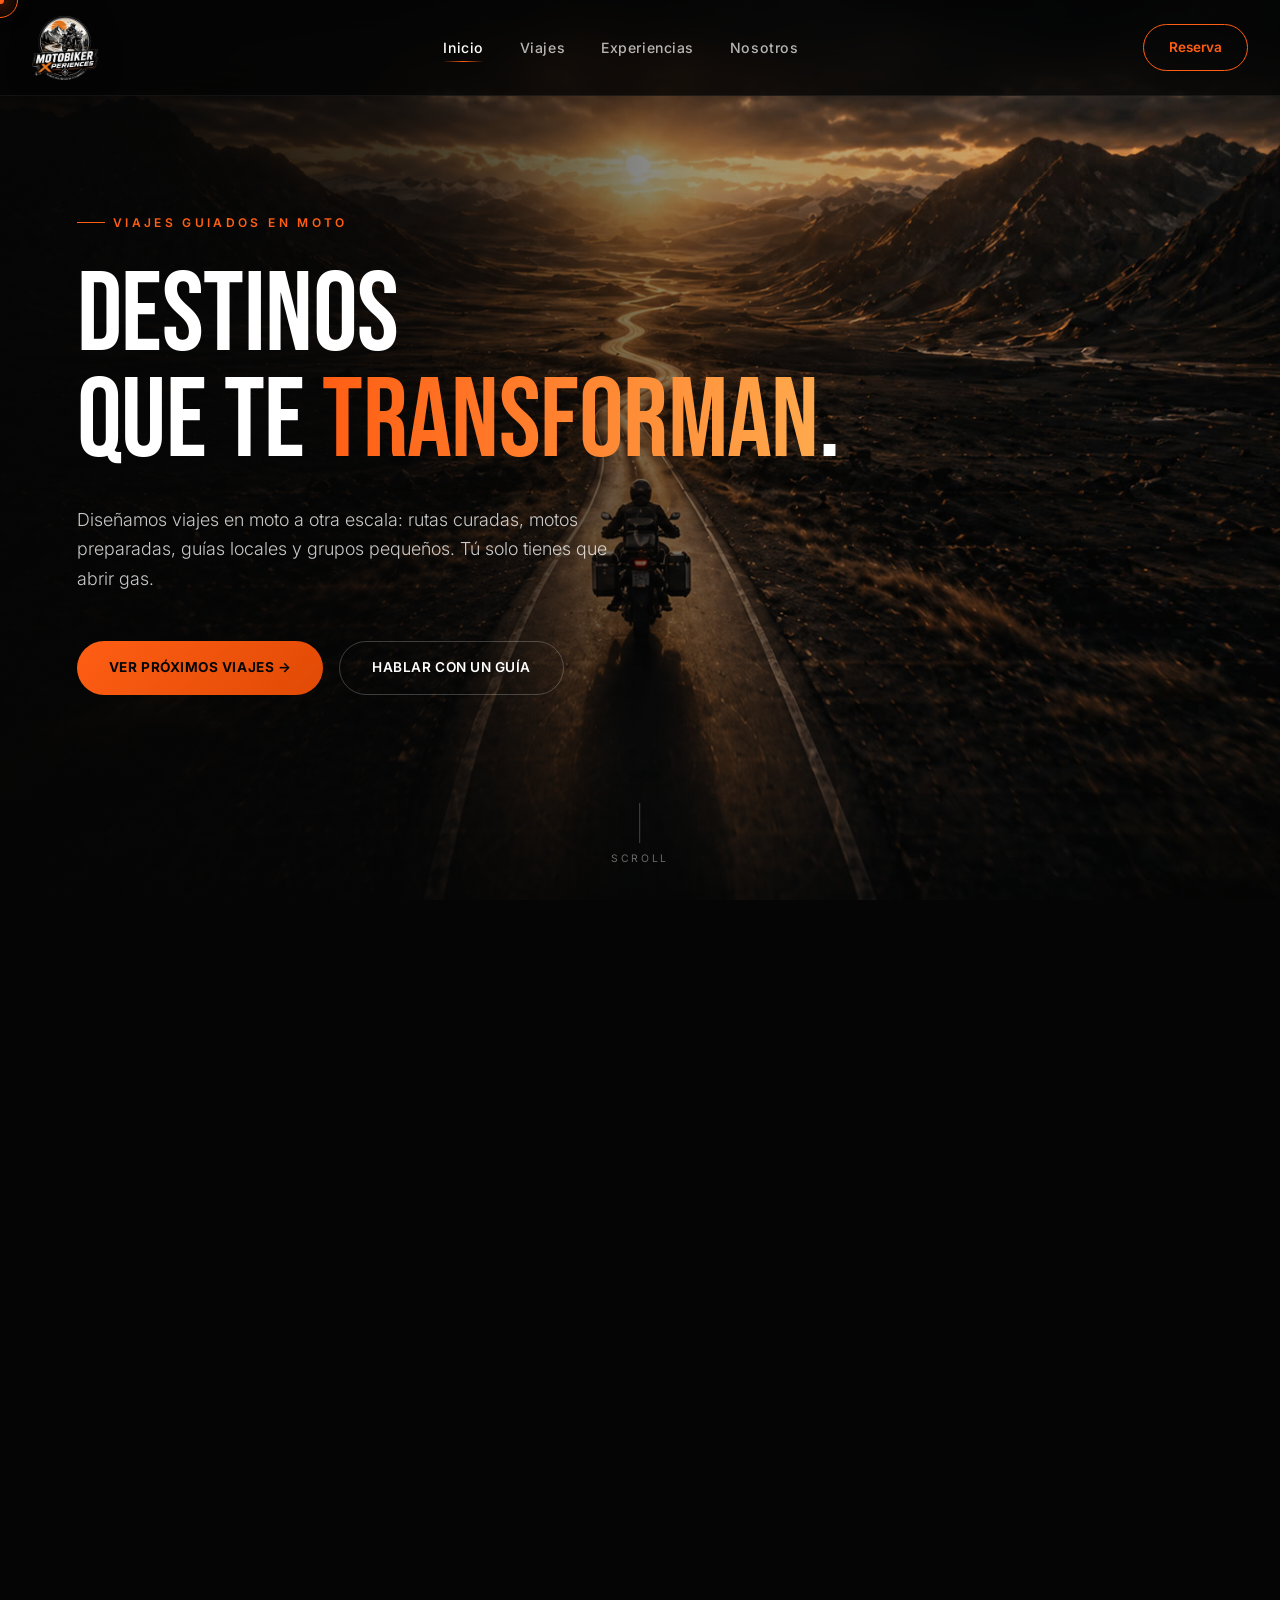
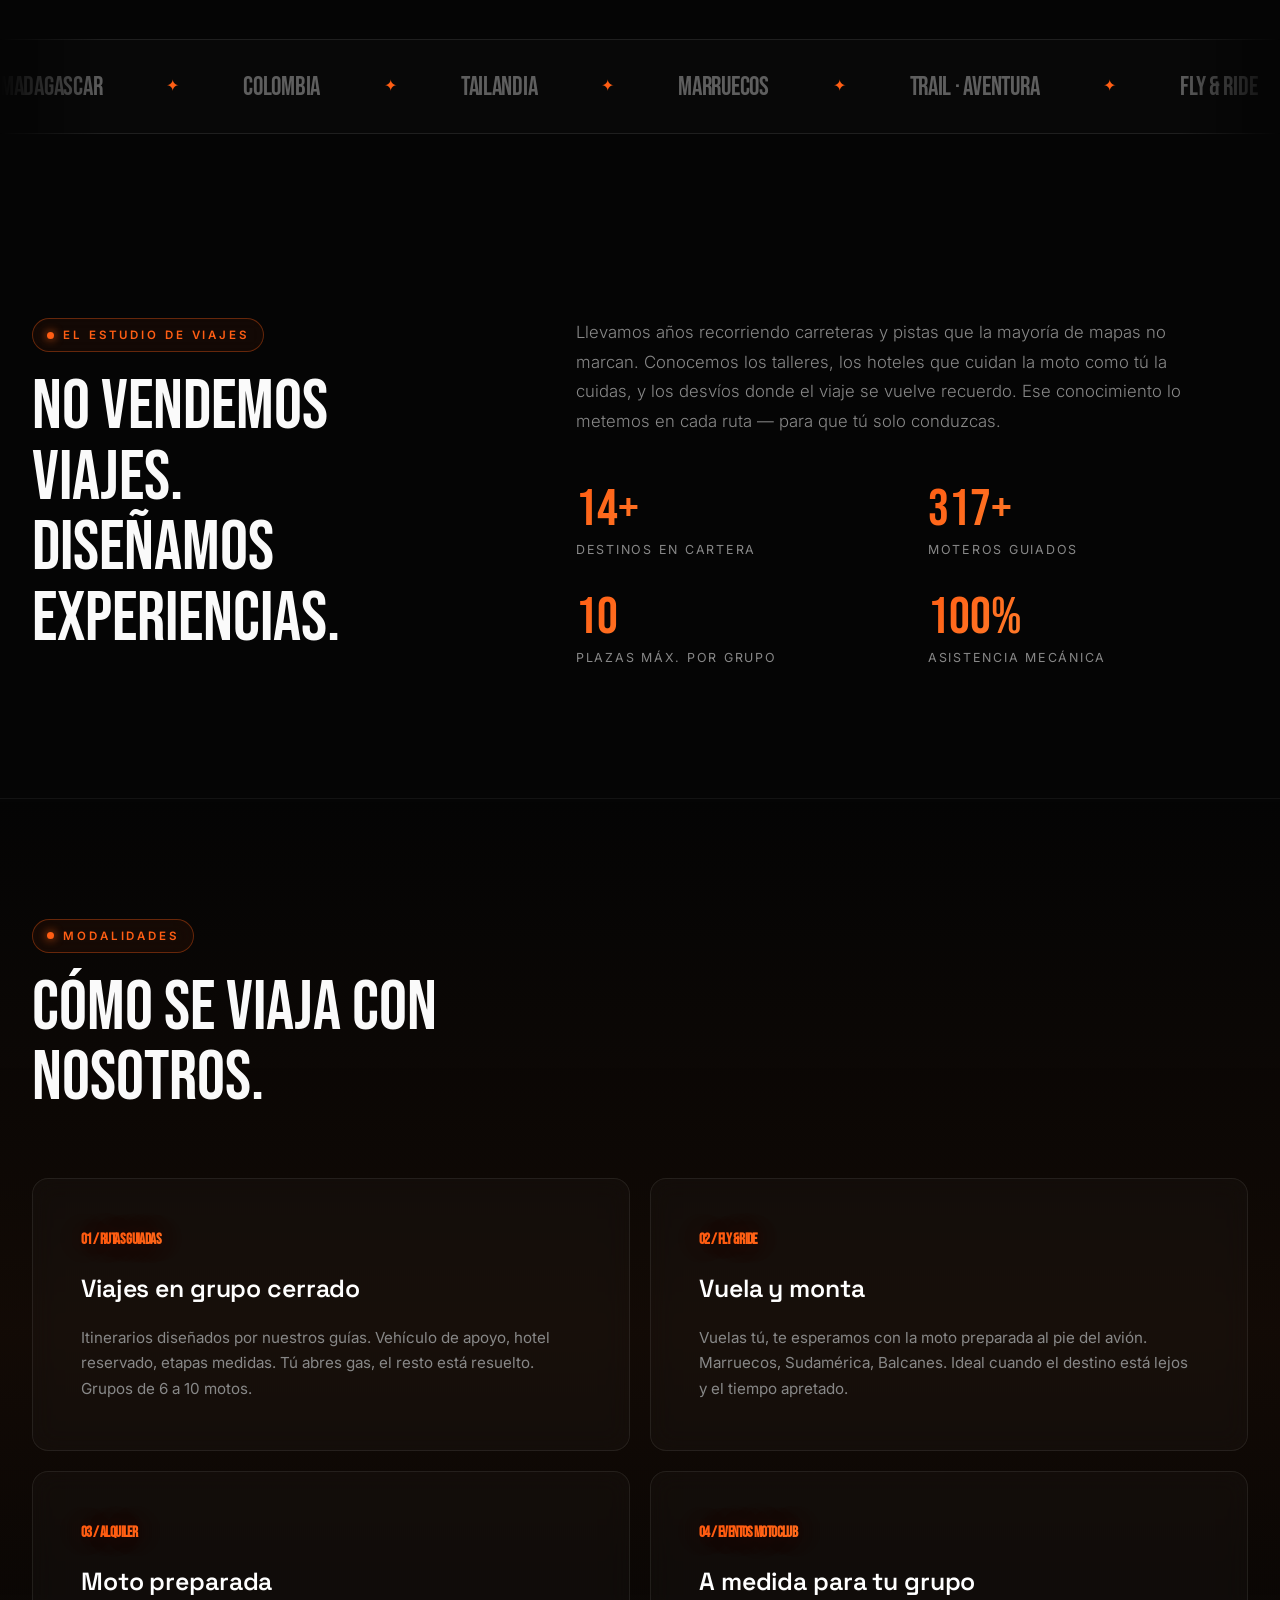
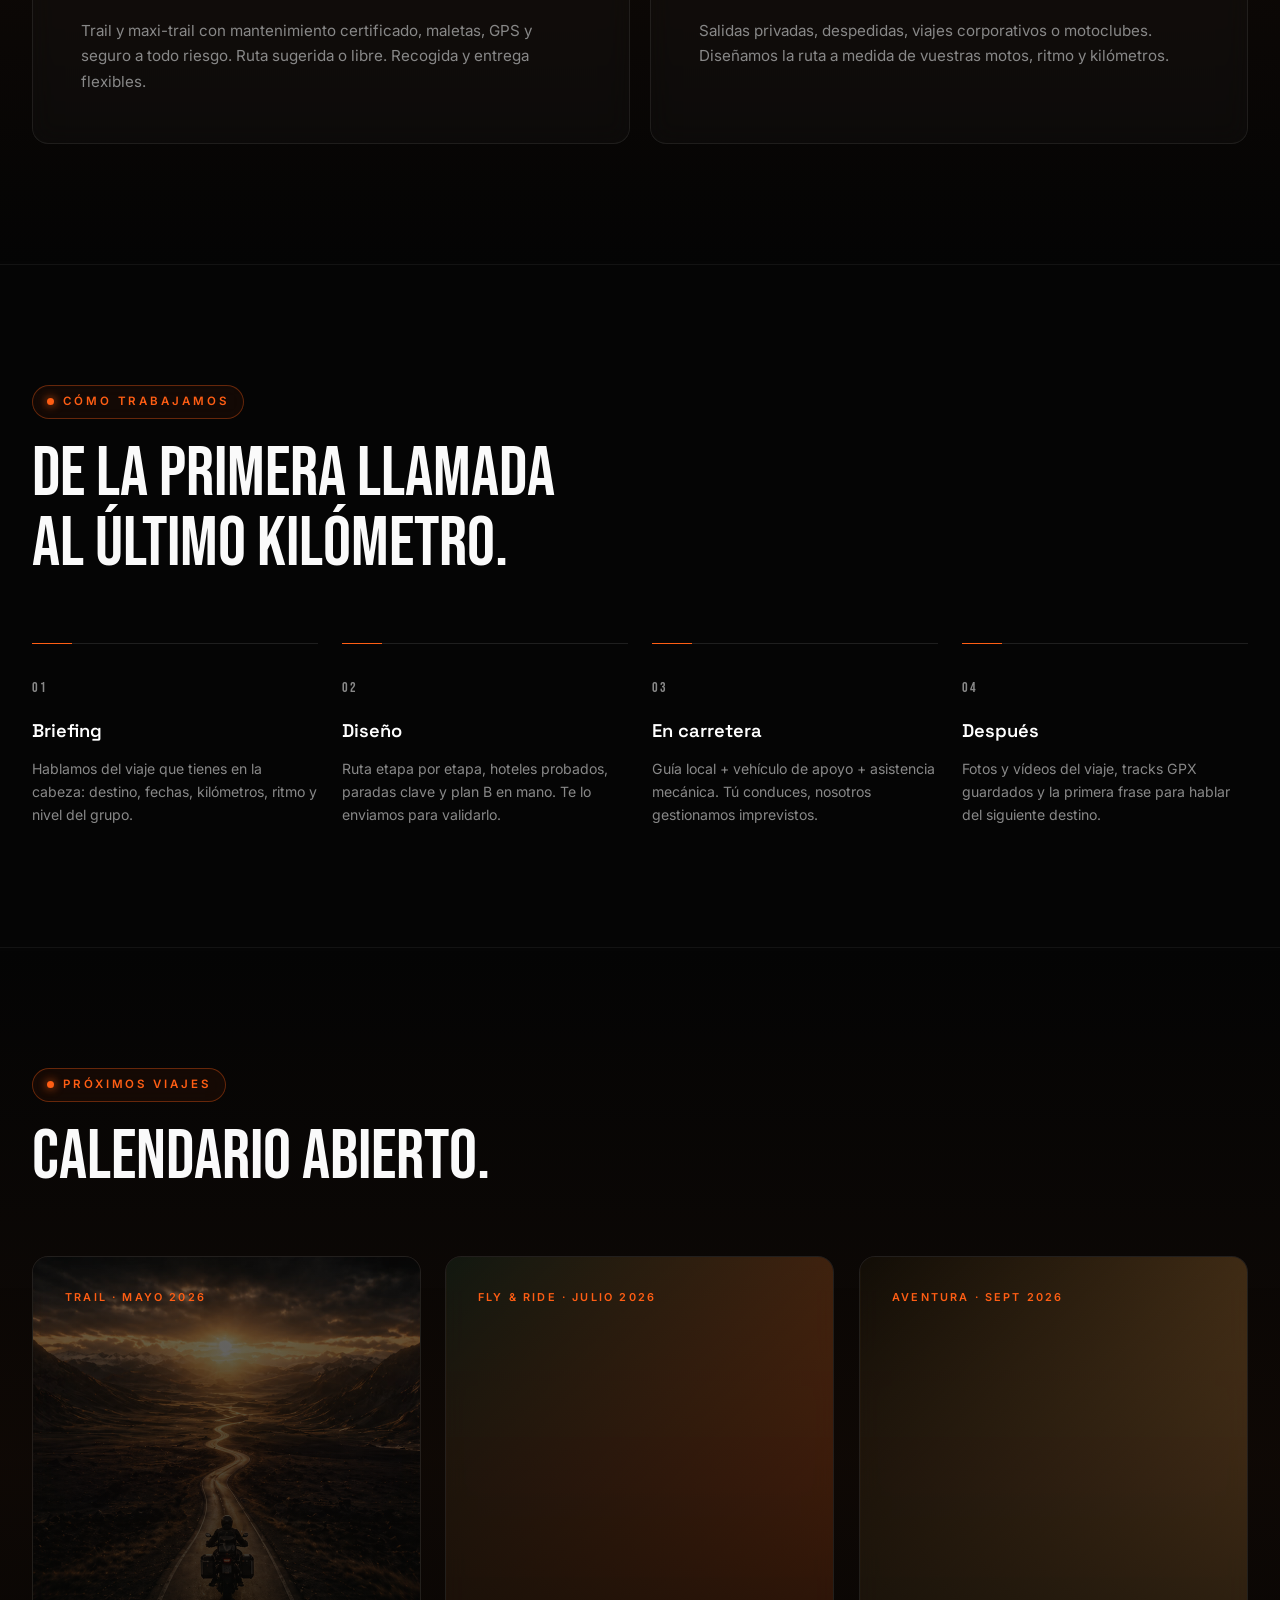
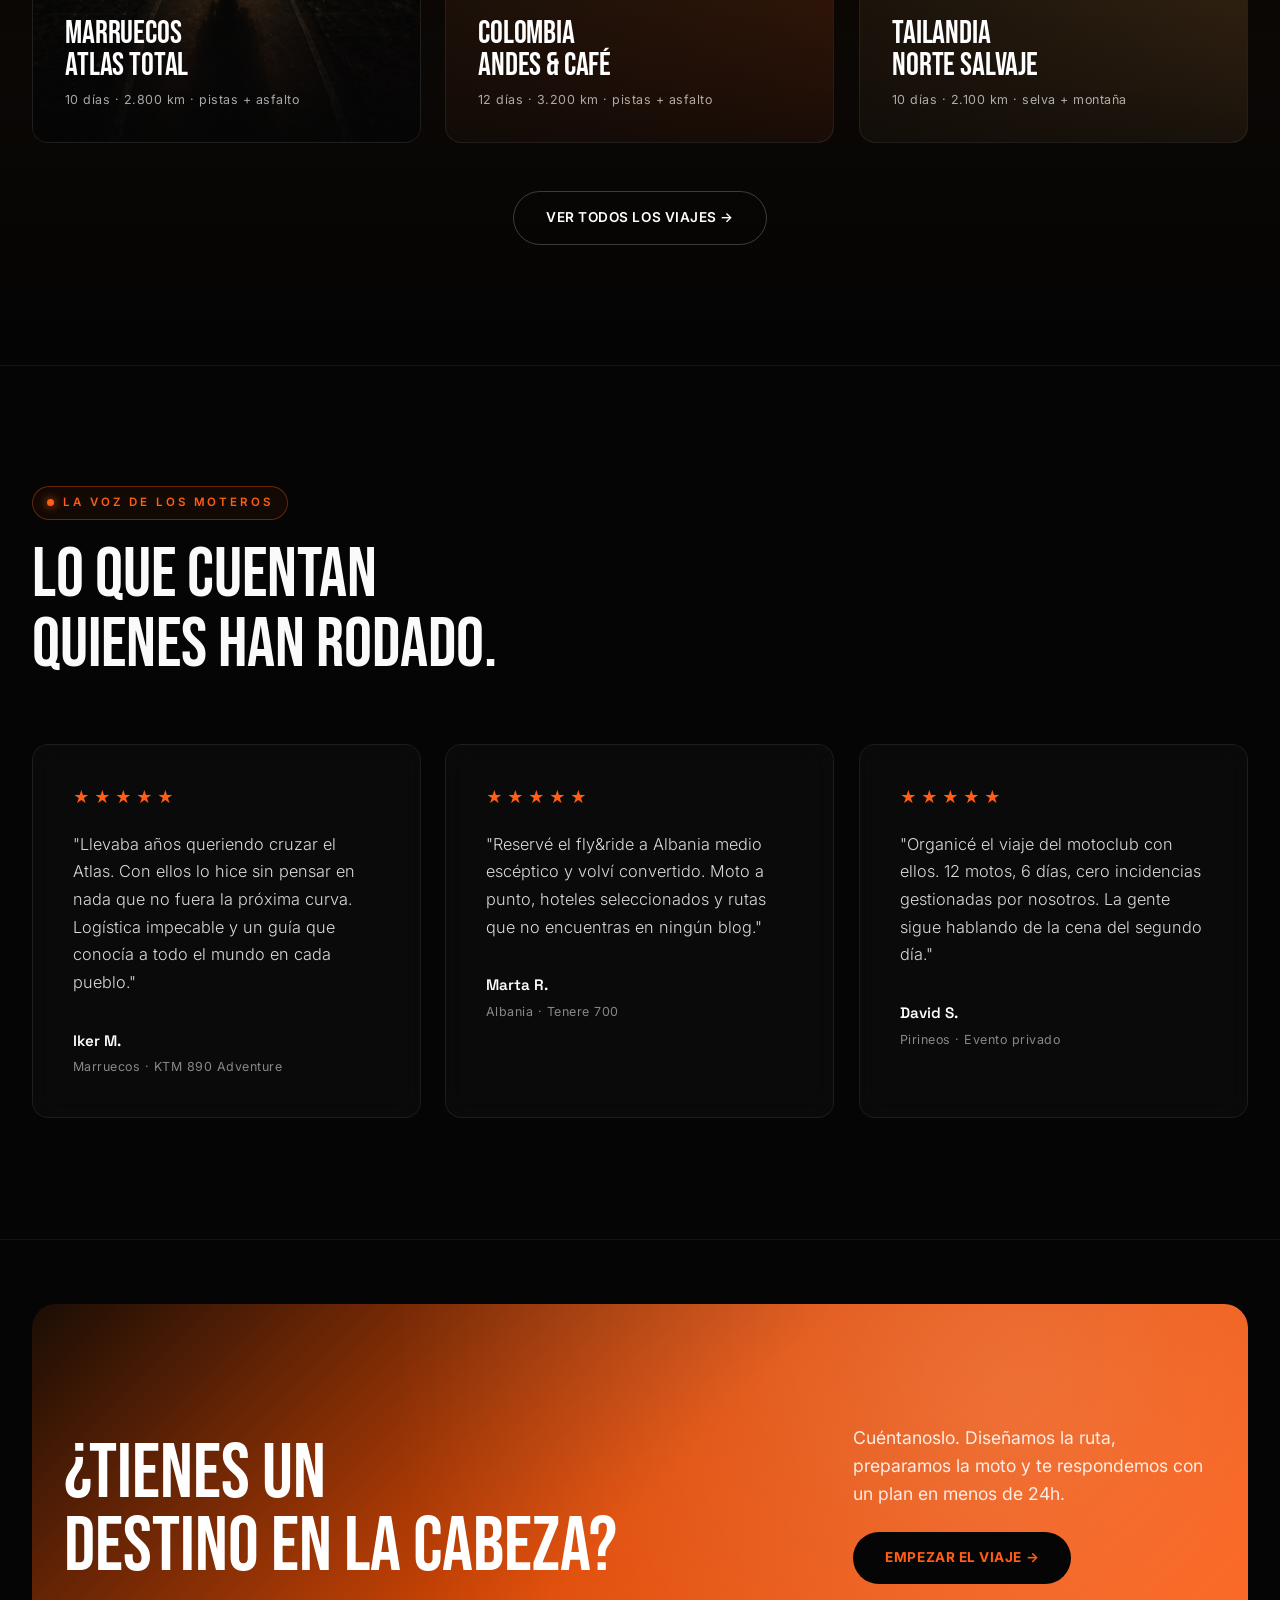
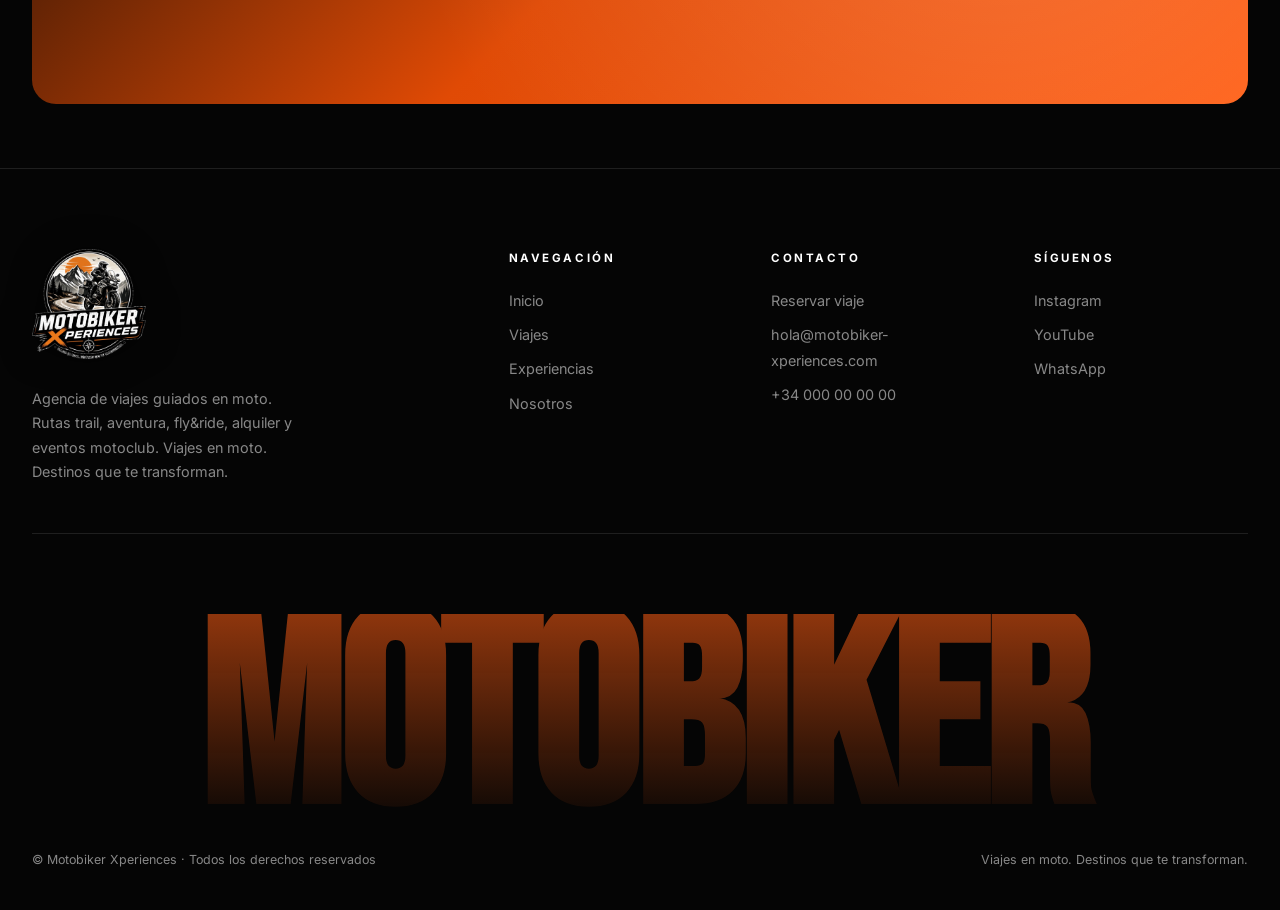
==== index.html @ 93535587 "Initial commit: Motobiker Xperiences premium site" ====
<!DOCTYPE html>
<html lang="es-ES">
<head>
  <meta charset="UTF-8">
  <meta name="viewport" content="width=device-width, initial-scale=1.0">
  <title>Motobiker Xperiences — Viajes en moto. Destinos que te transforman.</title>
  <meta name="description" content="Agencia premium de viajes guiados en moto. Rutas trail, aventuras off-road, fly&ride, alquiler y eventos motoclub. Grupos pequeños, motos preparadas, guías locales.">
  <meta name="keywords" content="viajes en moto, rutas en moto, viajes trail, motoaventura, fly and ride, alquiler de motos, viajes guiados moto, agencia motera">
  <meta name="author" content="Motobiker Xperiences">
  <meta name="robots" content="index, follow, max-image-preview:large">
  <link rel="canonical" href="https://motobiker-xperiences.vercel.app/">

  <meta property="og:type" content="website">
  <meta property="og:locale" content="es_ES">
  <meta property="og:site_name" content="Motobiker Xperiences">
  <meta property="og:title" content="Motobiker Xperiences — Viajes en moto. Destinos que te transforman.">
  <meta property="og:description" content="Rutas guiadas en moto premium. Trail, aventura, fly&ride y eventos. Pequeños grupos, motos preparadas, guías locales.">
  <meta property="og:url" content="https://motobiker-xperiences.vercel.app/">
  <meta property="og:image" content="https://motobiker-xperiences.vercel.app/assets/og-image.jpg">
  <meta property="og:image:width" content="1200">
  <meta property="og:image:height" content="630">

  <meta name="twitter:card" content="summary_large_image">
  <meta name="twitter:title" content="Motobiker Xperiences — Viajes en moto premium">
  <meta name="twitter:description" content="Rutas guiadas en moto: trail, aventura, fly&ride y eventos motoclub.">
  <meta name="twitter:image" content="https://motobiker-xperiences.vercel.app/assets/og-image.jpg">

  <link rel="icon" type="image/png" href="assets/favicon.png">

  <script type="application/ld+json">
  {
    "@context": "https://schema.org",
    "@graph": [
      {
        "@type": "TravelAgency",
        "@id": "https://motobiker-xperiences.vercel.app/#organization",
        "name": "Motobiker Xperiences",
        "description": "Agencia de viajes guiados en moto: rutas trail, aventura, fly&ride, alquiler y eventos motoclub.",
        "url": "https://motobiker-xperiences.vercel.app/",
        "areaServed": ["ES", "MA", "PT", "FR", "IT"],
        "slogan": "Viajes en moto. Destinos que te transforman.",
        "sameAs": []
      },
      {
        "@type": "WebSite",
        "@id": "https://motobiker-xperiences.vercel.app/#website",
        "url": "https://motobiker-xperiences.vercel.app/",
        "name": "Motobiker Xperiences",
        "publisher": { "@id": "https://motobiker-xperiences.vercel.app/#organization" },
        "inLanguage": "es-ES"
      }
    ]
  }
  </script>

  <link rel="preconnect" href="https://fonts.googleapis.com">
  <link rel="preconnect" href="https://fonts.gstatic.com" crossorigin>
  <link href="https://fonts.googleapis.com/css2?family=Bebas+Neue&family=Space+Grotesk:wght@300;400;500;600;700&family=Inter:wght@300;400;500;600;700&display=swap" rel="stylesheet">
  <style>
    *, *::before, *::after { box-sizing: border-box; margin: 0; padding: 0; }
    html { scroll-behavior: smooth; }
    body { font-family: var(--font-body); color: var(--color-text); background: var(--color-bg); line-height: 1.6; -webkit-font-smoothing: antialiased; }
    img { max-width: 100%; height: auto; display: block; }
    ul { list-style: none; }
    a { text-decoration: none; color: inherit; }

    :root {
      --color-bg: #050505;
      --color-bg-2: #0d0d0f;
      --color-text: #fafafa;
      --color-mid: #888;
      --color-line: #1f1f1f;
      --color-accent: #FF5E14;
      --color-accent-hover: #E04A05;
      --font-display: 'Bebas Neue', 'Space Grotesk', sans-serif;
      --font-secondary: 'Space Grotesk', sans-serif;
      --font-body: 'Inter', sans-serif;
      --max-w: 1280px;
    }

    /* HEADER */
    header {
      position: fixed; top: 0; left: 0; right: 0; z-index: 100;
      height: 72px; display: flex; align-items: center; padding: 0 2rem;
      background: rgba(5,5,5,.7); backdrop-filter: blur(12px);
      border-bottom: 1px solid transparent;
      transition: border-color .3s, background .3s;
    }
    header.scrolled { background: rgba(5,5,5,.95); border-bottom-color: var(--color-line); }
    .header-inner { max-width: var(--max-w); width: 100%; margin: 0 auto; display: flex; align-items: center; justify-content: space-between; }
    .brand { font-family: var(--font-display); font-size: 1.05rem; font-weight: 400; letter-spacing: .08em; color: #fff; text-transform: uppercase; }
    .brand span { color: var(--color-accent); font-weight: 400; }
    nav ul { display: flex; gap: 2.25rem; }
    nav a { font-size: .82rem; font-weight: 500; letter-spacing: .04em; color: rgba(255,255,255,.7); transition: color .2s; }
    nav a:hover, nav a.active { color: #fff; }
    .header-cta { font-size: .8rem; font-weight: 600; padding: .55rem 1.25rem; border: 1px solid var(--color-accent); color: var(--color-accent); border-radius: 100px; transition: all .2s; }
    .header-cta:hover { background: var(--color-accent); color: #050505; }
    .hamburger { display: none; flex-direction: column; gap: 5px; cursor: pointer; }
    .hamburger span { display: block; width: 24px; height: 2px; background: #fff; }

    .mobile-nav { display: none; position: fixed; inset: 0; background: var(--color-bg); z-index: 200; flex-direction: column; align-items: center; justify-content: center; gap: 2.25rem; }
    .mobile-nav.open { display: flex; }
    .mobile-nav a { font-family: var(--font-display); font-size: 2.25rem; font-weight: 400; letter-spacing: .04em; color: #fff; text-transform: uppercase; }
    .mobile-close { position: absolute; top: 1.5rem; right: 1.5rem; font-size: 1.75rem; color: #fff; cursor: pointer; background: none; border: none; }

    /* HERO con espacio para el vídeo de transición */
    .scroll-video-wrapper { height: 175vh; }
    .scroll-video-wrapper .hero { position: sticky; top: 0; height: 100vh; }
    .hero { min-height: 600px; display: flex; align-items: center; justify-content: flex-start; overflow: hidden; padding: 0 6vw; background: var(--color-bg); }
    @media (max-width: 768px) {
      .scroll-video-wrapper { height: auto; }
      .scroll-video-wrapper .hero { position: relative; }
      .hero { padding: 0 5vw; justify-content: center; text-align: center; }
    }
    .hero video { position: absolute; inset: 0; width: 100%; height: 100%; object-fit: cover; }
    .hero-overlay { position: absolute; inset: 0; background: linear-gradient(135deg, rgba(0,0,0,.78) 0%, rgba(10,10,10,.55) 100%); }
    .hero-content { position: relative; z-index: 2; color: #fff; max-width: 820px; }
    .hero-eyebrow {
      display: inline-flex; align-items: center; gap: .5rem;
      font-size: .75rem; letter-spacing: .28em; text-transform: uppercase;
      color: var(--color-accent); margin-bottom: 2rem;
      font-weight: 600;
    }
    .hero-eyebrow::before { content: ''; width: 28px; height: 1px; background: var(--color-accent); }
    .hero h1 {
      font-family: var(--font-display);
      font-size: clamp(3.25rem, 9vw, 7rem);
      font-weight: 400; letter-spacing: -.005em; line-height: .95;
      margin-bottom: 1.75rem;
      text-transform: uppercase;
    }
    .hero h1 em { font-style: normal; color: var(--color-accent); }
    .hero-sub {
      font-family: var(--font-body);
      font-size: clamp(1rem, 1.4vw, 1.2rem); font-weight: 300;
      color: rgba(255,255,255,.78); margin-bottom: 3rem; max-width: 560px;
      line-height: 1.65;
    }
    .hero-btns { display: flex; gap: 1rem; flex-wrap: wrap; }
    .btn-primary {
      display: inline-flex; align-items: center; gap: .5rem;
      padding: .95rem 2rem; background: var(--color-accent); color: #050505;
      font-size: .85rem; font-weight: 700; letter-spacing: .04em;
      border-radius: 100px; transition: all .25s; text-transform: uppercase;
    }
    .btn-primary:hover { background: var(--color-accent-hover); transform: translateY(-2px); }
    .btn-ghost {
      display: inline-flex; align-items: center; gap: .5rem;
      padding: .95rem 2rem; border: 1px solid rgba(255,255,255,.22); color: #fff;
      font-size: .85rem; font-weight: 600; letter-spacing: .04em;
      border-radius: 100px; transition: all .25s; text-transform: uppercase;
    }
    .btn-ghost:hover { border-color: #fff; background: rgba(255,255,255,.05); }
    @media (max-width: 768px) {
      .hero-content { text-align: center; }
      .hero-btns { justify-content: center; }
      .hero-sub { margin: 0 auto 3rem; }
    }

    .scroll-hint { position: absolute; bottom: 2rem; left: 50%; transform: translateX(-50%); z-index: 2; display: flex; flex-direction: column; align-items: center; gap: .5rem; color: rgba(255,255,255,.4); font-size: .65rem; letter-spacing: .25em; text-transform: uppercase; }
    .scroll-hint-line { width: 1px; height: 40px; background: rgba(255,255,255,.25); animation: sl 1.8s ease-in-out infinite; }
    @keyframes sl { 0%{transform:scaleY(0);transform-origin:top} 50%{transform:scaleY(1);transform-origin:top} 51%{transform:scaleY(1);transform-origin:bottom} 100%{transform:scaleY(0);transform-origin:bottom} }

    /* SECCIONES */
    section { padding: 120px 2rem; }
    .container { max-width: var(--max-w); margin: 0 auto; }
    .section-eyebrow { font-size: .72rem; letter-spacing: .25em; text-transform: uppercase; color: var(--color-accent); margin-bottom: 1.25rem; font-weight: 600; }
    .section-title { font-family: var(--font-display); font-size: clamp(2.4rem, 5.5vw, 4.5rem); font-weight: 400; line-height: 1; letter-spacing: 0; margin-bottom: 1.5rem; text-transform: uppercase; }
    .section-title em { font-style: normal; color: var(--color-accent); }
    .section-text { font-size: 1.05rem; font-weight: 300; color: var(--color-mid); line-height: 1.75; max-width: 640px; }

    /* INTRO */
    .intro { background: var(--color-bg); border-bottom: 1px solid var(--color-line); }
    .intro-grid { display: grid; grid-template-columns: 1fr 1.5fr; gap: 6rem; align-items: start; }
    @media (max-width: 1024px) { .intro-grid { grid-template-columns: 1fr; gap: 3rem; } }
    .intro-stats { display: grid; grid-template-columns: 1fr 1fr; gap: 2rem; margin-top: 3rem; }
    .stat-num { font-family: var(--font-display); font-size: 3.25rem; font-weight: 400; color: var(--color-accent); line-height: 1; margin-bottom: .25rem; }
    .stat-label { font-size: .78rem; letter-spacing: .14em; text-transform: uppercase; color: var(--color-mid); }

    /* SERVICIOS / EXPERIENCIAS PREVIEW */
    .servicios { background: var(--color-bg-2); border-bottom: 1px solid var(--color-line); }
    .servicios-grid { display: grid; grid-template-columns: repeat(2, 1fr); gap: 1px; background: var(--color-line); margin-top: 4rem; border: 1px solid var(--color-line); }
    .servicio { padding: 3rem; background: var(--color-bg-2); transition: background .25s; cursor: default; }
    .servicio:hover { background: #1a1a1a; }
    .servicio-num { font-family: var(--font-display); font-size: 1rem; color: var(--color-accent); margin-bottom: 1rem; letter-spacing: .12em; }
    .servicio h3 { font-family: var(--font-secondary); font-size: 1.55rem; font-weight: 600; margin-bottom: 1rem; color: #fff; letter-spacing: -.005em; }
    .servicio p { color: var(--color-mid); font-size: .95rem; line-height: 1.7; }
    @media (max-width: 768px) { .servicios-grid { grid-template-columns: 1fr; } .servicio { padding: 2rem; } }

    /* PROCESO */
    .proceso { background: var(--color-bg); border-bottom: 1px solid var(--color-line); }
    .proceso-grid { display: grid; grid-template-columns: repeat(4, 1fr); gap: 1.5rem; margin-top: 4rem; }
    .paso { padding-top: 2rem; border-top: 1px solid var(--color-line); position: relative; }
    .paso::before {
      content: ''; position: absolute; top: -1px; left: 0; width: 40px; height: 1px; background: var(--color-accent);
    }
    .paso-num { font-family: var(--font-display); font-size: 1rem; color: var(--color-accent); margin-bottom: 1rem; letter-spacing: .12em; }
    .paso h4 { font-family: var(--font-secondary); font-size: 1.15rem; font-weight: 600; margin-bottom: .75rem; color: #fff; }
    .paso p { font-size: .88rem; color: var(--color-mid); line-height: 1.65; }
    @media (max-width: 1024px) { .proceso-grid { grid-template-columns: 1fr 1fr; } }
    @media (max-width: 480px) { .proceso-grid { grid-template-columns: 1fr; } }

    /* VIAJES PREVIEW */
    .proyectos-preview { background: var(--color-bg-2); border-bottom: 1px solid var(--color-line); }
    .proyectos-preview-grid { display: grid; grid-template-columns: repeat(3, 1fr); gap: 1.5rem; margin-top: 4rem; }
    .proyecto-card { background: var(--color-bg); aspect-ratio: 4/5; position: relative; overflow: hidden; border: 1px solid var(--color-line); transition: border-color .25s; }
    .proyecto-card:hover { border-color: var(--color-accent); }
    .proyecto-card-bg {
      position: absolute; inset: 0;
      background-size: cover; background-position: center;
      opacity: .55;
      transition: opacity .35s, transform .8s;
    }
    .proyecto-card:hover .proyecto-card-bg { opacity: .75; transform: scale(1.04); }
    .proyecto-card::after {
      content: '';
      position: absolute; inset: 0;
      background: linear-gradient(180deg, rgba(5,5,5,.2) 0%, rgba(5,5,5,.85) 100%);
      pointer-events: none;
    }
    .proyecto-card-content { position: absolute; inset: 0; padding: 2rem; display: flex; flex-direction: column; justify-content: space-between; z-index: 2; }
    .proyecto-tag { font-size: .68rem; letter-spacing: .2em; text-transform: uppercase; color: var(--color-accent); font-weight: 600; }
    .proyecto-title { font-family: var(--font-display); font-size: 2rem; font-weight: 400; color: #fff; line-height: 1; text-transform: uppercase; letter-spacing: -.005em; }
    .proyecto-meta { font-size: .78rem; color: rgba(255,255,255,.65); margin-top: .5rem; letter-spacing: .04em; }
    @media (max-width: 900px) { .proyectos-preview-grid { grid-template-columns: 1fr 1fr; } }
    @media (max-width: 600px) { .proyectos-preview-grid { grid-template-columns: 1fr; } }

    /* TESTIMONIOS */
    .testimonios { background: var(--color-bg); border-bottom: 1px solid var(--color-line); }
    .testimonios-grid { display: grid; grid-template-columns: repeat(3, 1fr); gap: 1.5rem; margin-top: 4rem; }
    .testimonio-card { padding: 2.5rem; }
    .testimonio-stars { color: var(--color-accent); font-size: 1rem; letter-spacing: .25em; margin-bottom: 1.25rem; }
    .testimonio-quote { font-size: 1.02rem; line-height: 1.7; color: rgba(255,255,255,.85); margin-bottom: 2rem; font-weight: 300; }
    .testimonio-author { font-family: var(--font-secondary); font-size: .95rem; color: #fff; font-weight: 600; }
    .testimonio-meta { font-size: .78rem; color: var(--color-mid); margin-top: .25rem; letter-spacing: .04em; }
    @media (max-width: 1024px) { .testimonios-grid { grid-template-columns: 1fr 1fr; } }
    @media (max-width: 700px) { .testimonios-grid { grid-template-columns: 1fr; } }

    /* CTA FINAL */
    .cta-final { background: var(--color-accent); color: #050505; }
    .cta-grid { display: grid; grid-template-columns: 2fr 1fr; gap: 4rem; align-items: end; }
    @media (max-width: 768px) { .cta-grid { grid-template-columns: 1fr; gap: 2rem; } }
    .cta-final h2 { font-family: var(--font-display); font-size: clamp(2.75rem, 6vw, 5.5rem); font-weight: 400; line-height: .95; letter-spacing: 0; text-transform: uppercase; }
    .cta-final p { font-size: 1.1rem; color: rgba(0,0,0,.72); margin-bottom: 1.5rem; }
    .cta-final .btn-primary { background: #050505; color: var(--color-accent); }
    .cta-final .btn-primary:hover { background: #1a1a1a; }

    /* FOOTER */
    footer { background: var(--color-bg); padding: 80px 2rem 40px; border-top: 1px solid var(--color-line); }
    .footer-grid { max-width: var(--max-w); margin: 0 auto; display: grid; grid-template-columns: 2fr 1fr 1fr 1fr; gap: 3rem; padding-bottom: 3rem; border-bottom: 1px solid var(--color-line); margin-bottom: 2rem; }
    .footer-brand { font-family: var(--font-display); font-size: 1.5rem; font-weight: 400; color: #fff; letter-spacing: .04em; margin-bottom: 1rem; text-transform: uppercase; }
    .footer-brand span { color: var(--color-accent); }
    .footer-desc { font-size: .9rem; color: var(--color-mid); line-height: 1.7; max-width: 280px; }
    .footer-col h4 { font-size: .72rem; letter-spacing: .22em; text-transform: uppercase; color: #fff; margin-bottom: 1.25rem; font-weight: 700; }
    .footer-col li { margin-bottom: .55rem; }
    .footer-col a { font-size: .9rem; color: var(--color-mid); transition: color .2s; }
    .footer-col a:hover { color: var(--color-accent); }
    .footer-bottom { max-width: var(--max-w); margin: 0 auto; display: flex; justify-content: space-between; font-size: .78rem; color: var(--color-mid); flex-wrap: wrap; gap: 1rem; }
    @media (max-width: 1024px) { .footer-grid { grid-template-columns: 1fr 1fr; gap: 2rem; } }
    @media (max-width: 480px) { .footer-grid { grid-template-columns: 1fr; } }

    @media (max-width: 768px) {
      section { padding: 80px 1.25rem; }
      nav, .header-cta { display: none; }
      .hamburger { display: flex; }
    }
  </style>
  <link rel="stylesheet" href="assets/premium.css">
</head>
<body>

<div class="scroll-progress" aria-hidden="true"></div>
<div class="orbs" aria-hidden="true">
  <div class="orb orb-1"></div>
  <div class="orb orb-2"></div>
  <div class="orb orb-3"></div>
</div>

<header id="header">
  <div class="header-inner">
    <a href="index.html" class="brand" aria-label="Motobiker Xperiences"><img src="assets/logo.png" alt="Motobiker Xperiences" class="brand-logo"></a>
    <nav>
      <ul>
        <li><a href="index.html" class="active">Inicio</a></li>
        <li><a href="viajes.html">Viajes</a></li>
        <li><a href="experiencias.html">Experiencias</a></li>
        <li><a href="nosotros.html">Nosotros</a></li>
      </ul>
    </nav>
    <a href="contacto.html" class="header-cta">Reserva</a>
    <div class="hamburger" id="hamburger"><span></span><span></span><span></span></div>
  </div>
</header>

<div class="mobile-nav" id="mobileNav">
  <button class="mobile-close" id="mobileClose" aria-label="Cerrar menú">✕</button>
  <a href="index.html">Inicio</a>
  <a href="viajes.html">Viajes</a>
  <a href="experiencias.html">Experiencias</a>
  <a href="nosotros.html">Nosotros</a>
  <a href="contacto.html" style="color:var(--color-accent);">Reserva</a>
</div>

<!-- SCROLL-VIDEO-SECTION -->
<div class="scroll-video-wrapper">
<section class="hero">
  <video id="heroVideo" muted playsinline preload="auto" poster="assets/hero-poster.jpg">
    <source src="assets/hero-scrub-mobile.mp4" type="video/mp4" media="(max-width: 768px)">
    <source src="assets/hero-scrub.mp4" type="video/mp4">
  </video>
  <div class="hero-placeholder" aria-hidden="true"></div>
  <div class="hero-overlay"></div>
  <div class="hero-content">
    <p class="hero-eyebrow">Viajes guiados en moto</p>
    <h1 class="hero-h1-animate">Destinos<br>que te <em>transforman</em>.</h1>
    <p class="hero-sub">Diseñamos viajes en moto a otra escala: rutas curadas, motos preparadas, guías locales y grupos pequeños. Tú solo tienes que abrir gas.</p>
    <div class="hero-btns">
      <a href="viajes.html" class="btn-primary">Ver próximos viajes →</a>
      <a href="contacto.html" class="btn-ghost">Hablar con un guía</a>
    </div>
  </div>
  <div class="scroll-hint">
    <div class="scroll-hint-line"></div>
    <span>Scroll</span>
  </div>
</section>
</div>

<div class="marquee" aria-hidden="true">
  <div class="marquee-track">
    <span class="marquee-item">Madagascar</span>
    <span class="marquee-item">Colombia</span>
    <span class="marquee-item">Tailandia</span>
    <span class="marquee-item">Marruecos</span>
    <span class="marquee-item">Trail · Aventura</span>
    <span class="marquee-item">Fly &amp; Ride</span>
    <span class="marquee-item">Grupos pequeños</span>
    <span class="marquee-item">Rutas a medida</span>
    <span class="marquee-item">Madagascar</span>
    <span class="marquee-item">Colombia</span>
    <span class="marquee-item">Tailandia</span>
    <span class="marquee-item">Marruecos</span>
    <span class="marquee-item">Trail · Aventura</span>
    <span class="marquee-item">Fly &amp; Ride</span>
    <span class="marquee-item">Grupos pequeños</span>
    <span class="marquee-item">Rutas a medida</span>
  </div>
</div>

<section class="intro" id="intro">
  <div class="container">
    <div class="intro-grid">
      <div>
        <p class="section-eyebrow">El estudio de viajes</p>
        <h2 class="section-title"><span class="word-reveal">No vendemos viajes.<br>Diseñamos <em>experiencias</em>.</span></h2>
      </div>
      <div>
        <p class="section-text">Llevamos años recorriendo carreteras y pistas que la mayoría de mapas no marcan. Conocemos los talleres, los hoteles que cuidan la moto como tú la cuidas, y los desvíos donde el viaje se vuelve recuerdo. Ese conocimiento lo metemos en cada ruta — para que tú solo conduzcas.</p>
        <div class="intro-stats">
          <div>
            <div class="stat-num"><span class="count-up" data-target="14">0</span>+</div>
            <p class="stat-label">Destinos en cartera</p>
          </div>
          <div>
            <div class="stat-num"><span class="count-up" data-target="320">0</span>+</div>
            <p class="stat-label">Moteros guiados</p>
          </div>
          <div>
            <div class="stat-num">10</div>
            <p class="stat-label">Plazas máx. por grupo</p>
          </div>
          <div>
            <div class="stat-num">100%</div>
            <p class="stat-label">Asistencia mecánica</p>
          </div>
        </div>
      </div>
    </div>
  </div>
</section>

<section class="servicios" id="experiencias">
  <div class="container">
    <p class="section-eyebrow">Modalidades</p>
    <h2 class="section-title"><span class="word-reveal">Cómo se viaja con<br>nosotros.</span></h2>
    <div class="servicios-grid">
      <div class="servicio">
        <p class="servicio-num">01 / Rutas guiadas</p>
        <h3>Viajes en grupo cerrado</h3>
        <p>Itinerarios diseñados por nuestros guías. Vehículo de apoyo, hotel reservado, etapas medidas. Tú abres gas, el resto está resuelto. Grupos de 6 a 10 motos.</p>
      </div>
      <div class="servicio">
        <p class="servicio-num">02 / Fly &amp; Ride</p>
        <h3>Vuela y monta</h3>
        <p>Vuelas tú, te esperamos con la moto preparada al pie del avión. Marruecos, Sudamérica, Balcanes. Ideal cuando el destino está lejos y el tiempo apretado.</p>
      </div>
      <div class="servicio">
        <p class="servicio-num">03 / Alquiler</p>
        <h3>Moto preparada</h3>
        <p>Trail y maxi-trail con mantenimiento certificado, maletas, GPS y seguro a todo riesgo. Ruta sugerida o libre. Recogida y entrega flexibles.</p>
      </div>
      <div class="servicio">
        <p class="servicio-num">04 / Eventos motoclub</p>
        <h3>A medida para tu grupo</h3>
        <p>Salidas privadas, despedidas, viajes corporativos o motoclubes. Diseñamos la ruta a medida de vuestras motos, ritmo y kilómetros.</p>
      </div>
    </div>
  </div>
</section>

<section class="proceso" id="proceso">
  <div class="container">
    <p class="section-eyebrow">Cómo trabajamos</p>
    <h2 class="section-title"><span class="word-reveal">De la primera llamada<br>al último kilómetro.</span></h2>
    <div class="proceso-grid">
      <div class="paso">
        <p class="paso-num">01</p>
        <h4>Briefing</h4>
        <p>Hablamos del viaje que tienes en la cabeza: destino, fechas, kilómetros, ritmo y nivel del grupo.</p>
      </div>
      <div class="paso">
        <p class="paso-num">02</p>
        <h4>Diseño</h4>
        <p>Ruta etapa por etapa, hoteles probados, paradas clave y plan B en mano. Te lo enviamos para validarlo.</p>
      </div>
      <div class="paso">
        <p class="paso-num">03</p>
        <h4>En carretera</h4>
        <p>Guía local + vehículo de apoyo + asistencia mecánica. Tú conduces, nosotros gestionamos imprevistos.</p>
      </div>
      <div class="paso">
        <p class="paso-num">04</p>
        <h4>Después</h4>
        <p>Fotos y vídeos del viaje, tracks GPX guardados y la primera frase para hablar del siguiente destino.</p>
      </div>
    </div>
  </div>
</section>

<section class="proyectos-preview" id="viajes-preview">
  <div class="container">
    <p class="section-eyebrow">Próximos viajes</p>
    <h2 class="section-title"><span class="word-reveal">Calendario abierto.</span></h2>
    <div class="proyectos-preview-grid">
      <a class="proyecto-card" href="viajes.html">
        <div class="proyecto-card-bg" style="background-image: url('assets/hero-still.jpg');"></div>
        <div class="proyecto-card-content">
          <div><p class="proyecto-tag">Trail · Mayo 2026</p></div>
          <div>
            <p class="proyecto-title">Marruecos<br>Atlas Total</p>
            <p class="proyecto-meta">10 días · 2.800 km · pistas + asfalto</p>
          </div>
        </div>
      </a>
      <a class="proyecto-card" href="viajes.html">
        <div class="proyecto-card-bg" style="background-image: linear-gradient(135deg, #1a2a1a 0%, #FF5E14 100%);"></div>
        <div class="proyecto-card-content">
          <div><p class="proyecto-tag">Fly &amp; Ride · Julio 2026</p></div>
          <div>
            <p class="proyecto-title">Colombia<br>Andes &amp; Café</p>
            <p class="proyecto-meta">12 días · 3.200 km · pistas + asfalto</p>
          </div>
        </div>
      </a>
      <a class="proyecto-card" href="viajes.html">
        <div class="proyecto-card-bg" style="background-image: linear-gradient(135deg, #1a1205 0%, #FFA94D 100%);"></div>
        <div class="proyecto-card-content">
          <div><p class="proyecto-tag">Aventura · Sept 2026</p></div>
          <div>
            <p class="proyecto-title">Tailandia<br>Norte Salvaje</p>
            <p class="proyecto-meta">10 días · 2.100 km · selva + montaña</p>
          </div>
        </div>
      </a>
    </div>
    <div style="text-align:center; margin-top: 3rem;">
      <a href="viajes.html" class="btn-ghost">Ver todos los viajes →</a>
    </div>
  </div>
</section>

<section class="testimonios" id="testimonios">
  <div class="container">
    <p class="section-eyebrow">La voz de los moteros</p>
    <h2 class="section-title"><span class="word-reveal">Lo que cuentan<br>quienes han <em>rodado</em>.</span></h2>
    <div class="testimonios-grid">
      <div class="testimonio-card">
        <div class="testimonio-stars" aria-label="5 de 5">★★★★★</div>
        <p class="testimonio-quote">"Llevaba años queriendo cruzar el Atlas. Con ellos lo hice sin pensar en nada que no fuera la próxima curva. Logística impecable y un guía que conocía a todo el mundo en cada pueblo."</p>
        <p class="testimonio-author">Iker M.</p>
        <p class="testimonio-meta">Marruecos · KTM 890 Adventure</p>
      </div>
      <div class="testimonio-card">
        <div class="testimonio-stars" aria-label="5 de 5">★★★★★</div>
        <p class="testimonio-quote">"Reservé el fly&amp;ride a Albania medio escéptico y volví convertido. Moto a punto, hoteles seleccionados y rutas que no encuentras en ningún blog."</p>
        <p class="testimonio-author">Marta R.</p>
        <p class="testimonio-meta">Albania · Tenere 700</p>
      </div>
      <div class="testimonio-card">
        <div class="testimonio-stars" aria-label="5 de 5">★★★★★</div>
        <p class="testimonio-quote">"Organicé el viaje del motoclub con ellos. 12 motos, 6 días, cero incidencias gestionadas por nosotros. La gente sigue hablando de la cena del segundo día."</p>
        <p class="testimonio-author">David S.</p>
        <p class="testimonio-meta">Pirineos · Evento privado</p>
      </div>
    </div>
  </div>
</section>

<section class="cta-final">
  <div class="container">
    <div class="cta-grid">
      <h2>¿Tienes un<br>destino en la cabeza?</h2>
      <div>
        <p>Cuéntanoslo. Diseñamos la ruta, preparamos la moto y te respondemos con un plan en menos de 24h.</p>
        <a href="contacto.html" class="btn-primary">Empezar el viaje →</a>
      </div>
    </div>
  </div>
</section>

<footer>
  <div class="footer-grid">
    <div>
      <a href="index.html" class="footer-brand-logo" aria-label="Motobiker Xperiences"><img src="assets/logo.png" alt="Motobiker Xperiences"></a>
      <p class="footer-desc">Agencia de viajes guiados en moto. Rutas trail, aventura, fly&amp;ride, alquiler y eventos motoclub. Viajes en moto. Destinos que te transforman.</p>
    </div>
    <div class="footer-col">
      <h4>Navegación</h4>
      <ul>
        <li><a href="index.html">Inicio</a></li>
        <li><a href="viajes.html">Viajes</a></li>
        <li><a href="experiencias.html">Experiencias</a></li>
        <li><a href="nosotros.html">Nosotros</a></li>
      </ul>
    </div>
    <div class="footer-col">
      <h4>Contacto</h4>
      <ul>
        <li><a href="contacto.html">Reservar viaje</a></li>
        <li><a href="mailto:hola@motobiker-xperiences.com">hola@motobiker-xperiences.com</a></li>
        <li><a href="tel:+34000000000">+34 000 00 00 00</a></li>
      </ul>
    </div>
    <div class="footer-col">
      <h4>Síguenos</h4>
      <ul>
        <li><a href="#" rel="noopener">Instagram</a></li>
        <li><a href="#" rel="noopener">YouTube</a></li>
        <li><a href="#" rel="noopener">WhatsApp</a></li>
      </ul>
    </div>
  </div>
  <div class="footer-monumental" aria-hidden="true">MOTOBIKER</div>
  <div class="footer-bottom">
    <span>© Motobiker Xperiences · Todos los derechos reservados</span>
    <span>Viajes en moto. Destinos que te transforman.</span>
  </div>
</footer>

<script>
  const header = document.getElementById('header');
  window.addEventListener('scroll', () => header.classList.toggle('scrolled', window.scrollY > 60), { passive: true });

  const hamburger = document.getElementById('hamburger');
  const mobileNav = document.getElementById('mobileNav');
  const mobileClose = document.getElementById('mobileClose');
  hamburger.addEventListener('click', () => mobileNav.classList.add('open'));
  mobileClose.addEventListener('click', () => mobileNav.classList.remove('open'));
  mobileNav.querySelectorAll('a').forEach(a => a.addEventListener('click', () => mobileNav.classList.remove('open')));

  // MÓVIL: autoplay loop simple (Safari iOS no soporta scrubbing fiable)
  (function () {
    var video = document.getElementById('heroVideo');
    if (!video) return;
    if (window.matchMedia('(max-width: 768px)').matches) {
      video.setAttribute('autoplay', '');
      video.setAttribute('loop', '');
      video.muted = true;
      video.loop = true;
      video.play().catch(function () {});
      return;
    }
  }());

  // DESKTOP: scroll-driven con rAF lerp continuo
  // Con keyframe-per-frame, asignar currentTime cuesta casi nada → podemos
  // interpolar suavemente hacia el target en cada frame sin saltos ni snaps.
  (function () {
    if (window.matchMedia('(max-width: 768px)').matches) return;
    var video   = document.getElementById('heroVideo');
    var wrapper = document.querySelector('.scroll-video-wrapper');
    if (!video || !wrapper) return;

    var complete = false;
    var rafId    = null;
    var current  = 0;
    var LERP     = 0.18; // 0.10 = muy cinematográfico · 0.30 = muy reactivo

    function wrapTop() { return wrapper.getBoundingClientRect().top + window.scrollY; }
    function range()   { return Math.max(1, wrapper.offsetHeight - window.innerHeight); }
    function targetTime() {
      if (!video.duration) return 0;
      var scrolled = Math.max(0, window.scrollY - wrapTop());
      return Math.min(1, scrolled / range()) * video.duration;
    }

    function tick() {
      if (!video.duration) { rafId = null; return; }
      var target = targetTime();
      var diff   = target - current;
      // Si la diferencia es grande (scroll rápido), aceleramos el lerp
      var k = Math.abs(diff) > 0.8 ? Math.min(0.5, LERP + Math.abs(diff) * 0.08) : LERP;
      if (Math.abs(diff) < 0.003) {
        current = target;
        try { video.currentTime = current; } catch (_) {}
        if (target >= video.duration - 0.1) complete = true;
        rafId = null;
        return;
      }
      current += diff * k;
      try { video.currentTime = current; } catch (_) {}
      rafId = requestAnimationFrame(tick);
    }

    function onScroll() {
      if (!video.duration) return;
      if (!rafId) rafId = requestAnimationFrame(tick);
    }

    window.addEventListener('wheel', function (e) {
      if (complete || !video.duration || e.deltaY <= 0) return;
      var wrapperEnd = wrapTop() + range();
      if (window.scrollY + e.deltaY > wrapperEnd && video.currentTime < video.duration - 0.3) {
        e.preventDefault();
      }
    }, { passive: false });

    var touchStartY = 0;
    window.addEventListener('touchstart', function (e) {
      touchStartY = e.touches[0].clientY;
    }, { passive: true });
    window.addEventListener('touchmove', function (e) {
      if (complete || !video.duration) return;
      var dy = touchStartY - e.touches[0].clientY;
      if (dy <= 0) return;
      var wrapperEnd = wrapTop() + range();
      if (window.scrollY + dy > wrapperEnd && video.currentTime < video.duration - 0.3) {
        e.preventDefault();
      }
    }, { passive: false });

    window.addEventListener('scroll', onScroll, { passive: true });
    video.addEventListener('loadeddata', function () {
      video.pause();
      current = 0;
      video.currentTime = 0;
      onScroll();
    });
    video.addEventListener('ended', function () { complete = true; });
  }());
</script>

<div class="cursor" aria-hidden="true"></div>
<div class="cursor-dot" aria-hidden="true"></div>
<div class="page-transition" aria-hidden="true"></div>
<script src="assets/premium.js" defer></script>
</body>
</html>
---- assets/premium.css ----
/* =========================================================
   PREMIUM LAYER — Motobiker Xperiences
   Mesh orbs naranja, cursor dual, glass cards, page transitions,
   header 96px, scroll-video ready. Sobre el CSS inline base.
   ========================================================= */

:root {
  --color-accent: #FF5E14;
  --color-accent-2: #FFA94D;
  --color-accent-hover: #E04A05;
  --color-glass-bg: rgba(255, 255, 255, 0.025);
  --color-glass-border: rgba(255, 255, 255, 0.075);
  --shadow-glow: 0 0 40px rgba(255, 94, 20, 0.30);
  --shadow-glow-strong: 0 0 80px rgba(255, 94, 20, 0.50);
}

/* Cursor custom: hide native only when JS lo activa */
@media (hover: hover) and (pointer: fine) {
  body.has-custom-cursor,
  body.has-custom-cursor a,
  body.has-custom-cursor button,
  body.has-custom-cursor input,
  body.has-custom-cursor textarea,
  body.has-custom-cursor select,
  body.has-custom-cursor label { cursor: none; }
}

.cursor {
  position: fixed; top: 0; left: 0;
  width: 36px; height: 36px;
  margin: -18px 0 0 -18px;
  border: 1.5px solid var(--color-accent);
  border-radius: 50%;
  pointer-events: none;
  z-index: 10000;
  transform: translate3d(-200px, -200px, 0);
  transition: width .35s cubic-bezier(.2,.8,.2,1), height .35s cubic-bezier(.2,.8,.2,1), margin .35s cubic-bezier(.2,.8,.2,1), background .3s, border-color .3s, opacity .3s;
  will-change: transform;
  background: rgba(255, 94, 20, 0.05);
  backdrop-filter: blur(2px);
  -webkit-backdrop-filter: blur(2px);
}
.cursor.is-hovering {
  width: 64px; height: 64px;
  margin: -32px 0 0 -32px;
  background: rgba(255, 94, 20, .16);
  border-color: var(--color-accent-2);
}
.cursor-dot {
  position: fixed; top: 0; left: 0;
  width: 7px; height: 7px;
  margin: -3.5px 0 0 -3.5px;
  background: var(--color-accent);
  border-radius: 50%;
  pointer-events: none;
  z-index: 10001;
  transform: translate3d(-200px, -200px, 0);
  box-shadow: 0 0 14px var(--color-accent), 0 0 28px rgba(255, 94, 20, .55);
  will-change: transform;
  transition: width .25s, height .25s, margin .25s, background .25s, box-shadow .25s;
}
.cursor-dot.is-hovering {
  width: 5px; height: 5px;
  margin: -2.5px 0 0 -2.5px;
  background: #fff;
  box-shadow: 0 0 16px #fff, 0 0 32px var(--color-accent);
}
@media (hover: none), (pointer: coarse) { .cursor, .cursor-dot { display: none; } }

/* Mesh gradient orbs (background) */
.orbs {
  position: fixed; inset: 0;
  pointer-events: none;
  z-index: 0;
  overflow: hidden;
}
.orb {
  position: absolute;
  border-radius: 50%;
  filter: blur(100px);
  opacity: .42;
  will-change: transform;
}
.orb-1 {
  width: 620px; height: 620px;
  top: -12%; left: -8%;
  background: radial-gradient(circle, #FF5E14 0%, transparent 70%);
}
.orb-2 {
  width: 520px; height: 520px;
  bottom: -10%; right: -8%;
  background: radial-gradient(circle, #E04A05 0%, transparent 70%);
}
.orb-3 {
  width: 420px; height: 420px;
  top: 38%; left: 45%;
  background: radial-gradient(circle, #FFA94D 0%, transparent 70%);
  opacity: .28;
}

/* Page chrome relative for orbs to stay behind */
header, main, section:not(.hero), footer, .page-hero { position: relative; z-index: 1; }
.hero { z-index: 1; }
.hero-wrapper { position: relative; z-index: 1; }

/* Body más oscuro que las secciones para que los orbs canten */
body { background: #050505; }

/* Secciones translúcidas */
.intro, .servicios, .proceso, .proyectos-preview, .page-hero,
.contacto-section, .nosotros-section, .servicios-section,
.proyectos-section, .equipo, .valores, .stats, .filosofia,
.proyectos-grid-section, .servicios-detail, .cta-final,
.viajes-grid-section, .experiencias-section, .timeline, .testimonios {
  background: transparent;
  border-color: rgba(255, 255, 255, 0.06);
}
footer { background: transparent; }

/* Hero del index: vídeo de fondo + overlay con gradient horizontal */
.hero { background: transparent; }
.hero-placeholder { display: none; }
.hero-overlay {
  background:
    linear-gradient(90deg, rgba(5,5,5,.94) 0%, rgba(5,5,5,.78) 30%, rgba(5,5,5,.35) 55%, rgba(5,5,5,.05) 85%, transparent 100%),
    linear-gradient(180deg, transparent 0%, rgba(5,5,5,.4) 100%);
}
@media (max-width: 900px) {
  .hero-overlay {
    background:
      radial-gradient(ellipse at center, rgba(5,5,5,.65) 0%, rgba(5,5,5,.92) 100%),
      linear-gradient(180deg, rgba(5,5,5,.4) 0%, rgba(5,5,5,.85) 100%);
  }
}

/* Wash sutil para variación entre secciones */
.servicios { background: linear-gradient(180deg, transparent 0%, rgba(38, 18, 6, 0.40) 50%, transparent 100%); }
.proyectos-preview, .viajes-grid-section { background: linear-gradient(180deg, transparent 0%, rgba(38, 18, 6, 0.30) 50%, transparent 100%); }

/* Servicios grid: quita el gris-grid del CSS base */
.servicios-grid { background: transparent !important; border: none !important; gap: 1.25rem !important; }
.stack-list { background: transparent !important; border: none !important; gap: 1rem !important; }
.stack-item { padding: 1.75rem !important; }
.manifiesto, .principios, .stack { background: transparent !important; }
.principio { border-top-color: var(--color-accent) !important; }

/* CTA final: gradient con glow */
.cta-final {
  background: linear-gradient(135deg, #1a0d05 0%, #E04A05 50%, #FF5E14 100%) !important;
  color: #fff !important;
  border-radius: 24px;
  margin: 4rem 2rem;
  position: relative;
  overflow: hidden;
}
.cta-final::before {
  content: '';
  position: absolute; inset: 0;
  background: radial-gradient(circle at 80% 20%, rgba(255,255,255,.18) 0%, transparent 60%);
  pointer-events: none;
}
.cta-final h2 { color: #fff !important; }
.cta-final p { color: rgba(255,255,255,.88) !important; }
.cta-final .btn-primary {
  background: #050505 !important;
  color: var(--color-accent) !important;
}
.cta-final .btn-primary:hover {
  box-shadow: 0 0 50px rgba(0,0,0,.5), inset 0 0 0 1px rgba(255,94,20,.5) !important;
  background: #050505 !important;
}

/* Stat numbers con gradient text */
.stat-num {
  background: linear-gradient(135deg, #FF5E14 0%, #FFA94D 100%);
  -webkit-background-clip: text;
  background-clip: text;
  -webkit-text-fill-color: transparent;
  color: transparent;
  font-size: 3.25rem !important;
}

/* Header: más grande, siempre visible, glass fuerte */
header {
  height: 96px !important;
  background: rgba(5, 5, 5, 0.78) !important;
  backdrop-filter: blur(20px) saturate(1.4);
  -webkit-backdrop-filter: blur(20px) saturate(1.4);
  border-bottom: 1px solid rgba(255, 255, 255, 0.06) !important;
  position: fixed !important;
  top: 0; left: 0; right: 0;
  z-index: 100 !important;
}
header.scrolled {
  background: rgba(5, 5, 5, 0.95) !important;
  border-bottom-color: rgba(255, 94, 20, 0.22) !important;
  box-shadow: 0 1px 30px rgba(0, 0, 0, 0.4);
}

/* Brand y nav escalan */
.brand { font-size: 1.2rem !important; letter-spacing: .04em !important; display: inline-flex; align-items: center; }
.brand-logo { height: 64px; width: auto; display: block; filter: drop-shadow(0 2px 12px rgba(0,0,0,.5)); }
@media (max-width: 768px) { .brand-logo { height: 50px; } }
nav a { font-size: .88rem !important; }
.header-cta { font-size: .85rem !important; padding: .7rem 1.55rem !important; }

/* Footer brand logo */
.footer-brand-logo { display: inline-block; margin-bottom: 1.25rem; }
.footer-brand-logo img { height: 110px; width: auto; display: block; filter: drop-shadow(0 2px 16px rgba(0,0,0,.6)); }
@media (max-width: 768px) { .footer-brand-logo img { height: 90px; } }

/* Compensa header alto */
.page-hero { padding-top: 180px !important; }

/* Scroll progress bar */
.scroll-progress {
  position: fixed; top: 0; left: 0;
  height: 2px; width: 0%;
  background: linear-gradient(90deg, var(--color-accent) 0%, var(--color-accent-2) 100%);
  z-index: 200;
  box-shadow: 0 0 12px rgba(255, 94, 20, .55);
  pointer-events: none;
}

/* Section indicator (right side) */
.section-indicator {
  position: fixed; top: 50%; right: 1.5rem;
  transform: translateY(-50%);
  z-index: 90;
  display: flex; flex-direction: column; gap: 14px;
}
.section-indicator a {
  width: 8px; height: 8px;
  border-radius: 50%;
  background: rgba(255, 255, 255, .18);
  transition: all .3s;
  display: block;
}
.section-indicator a.active {
  background: var(--color-accent);
  box-shadow: 0 0 14px var(--color-accent);
  transform: scale(1.35);
}
@media (max-width: 900px) { .section-indicator { display: none; } }

/* Page transition overlay */
.page-transition {
  position: fixed; inset: 0;
  background: linear-gradient(135deg, #050505 0%, #4a1a05 60%, #FF5E14 100%);
  z-index: 9999;
  pointer-events: none;
  transform: translateX(-100%);
}
.page-transition.exit { animation: pt-exit .55s cubic-bezier(.7,0,.3,1) forwards; }
.page-transition.enter {
  animation: pt-enter .55s cubic-bezier(.7,0,.3,1) forwards;
  pointer-events: auto;
}
@keyframes pt-exit  { from { transform: translateX(0); } to { transform: translateX(100%); } }
@keyframes pt-enter { from { transform: translateX(-100%); } to { transform: translateX(0); } }

/* Hero H1 entry animation */
.hero-h1-animate {
  opacity: 0;
  transform: translateY(28px);
  filter: blur(8px);
  animation: hero-h1-in 1.1s cubic-bezier(.2,.8,.2,1) .15s forwards;
  will-change: opacity, transform, filter;
}
@keyframes hero-h1-in {
  to { opacity: 1; transform: translateY(0); filter: blur(0); }
}

/* Animated gradient text on accent <em> */
.page-hero h1 em,
.hero h1 em,
.hero-text h1 em,
section h2 em {
  background: linear-gradient(90deg, #FF5E14 0%, #FFA94D 50%, #FF5E14 100%);
  background-size: 200% auto;
  -webkit-background-clip: text;
  background-clip: text;
  -webkit-text-fill-color: transparent;
  color: transparent;
  font-style: normal;
  animation: gradient-shift 6s linear infinite;
  will-change: background-position;
}
@keyframes gradient-shift { to { background-position: 200% center; } }

/* Eyebrow → pill with pulsing dot */
.section-eyebrow {
  display: inline-flex !important;
  align-items: center;
  gap: .55rem;
  padding: .42rem .9rem;
  border: 1px solid rgba(255, 94, 20, .35);
  border-radius: 100px;
  background: rgba(255, 94, 20, .06);
  backdrop-filter: blur(8px);
  -webkit-backdrop-filter: blur(8px);
  width: fit-content;
}
.section-eyebrow::before {
  content: '';
  width: 7px; height: 7px;
  border-radius: 50%;
  background: var(--color-accent);
  box-shadow: 0 0 10px var(--color-accent);
  animation: pulse-dot 2s ease-in-out infinite;
}
@keyframes pulse-dot {
  0%, 100% { opacity: 1; transform: scale(1); }
  50%      { opacity: .55; transform: scale(1.35); }
}

/* On-scroll reveal */
.reveal {
  opacity: 0;
  transform: translateY(36px);
  transition: opacity .9s cubic-bezier(.2,.8,.2,1), transform .9s cubic-bezier(.2,.8,.2,1);
  will-change: opacity, transform;
}
.reveal.in-view { opacity: 1; transform: translateY(0); }

/* Word-by-word reveal */
.word-reveal { display: inline-block; }
.word-reveal .word {
  display: inline-block;
  opacity: 0;
  transform: translateY(24px);
  transition: opacity .6s cubic-bezier(.2,.8,.2,1), transform .6s cubic-bezier(.2,.8,.2,1);
  transition-delay: calc(var(--word-i, 0) * 55ms);
}
.word-reveal.in-view .word { opacity: 1; transform: translateY(0); }

/* Glassmorphism + tilt cards */
.servicio,
.proyecto-card,
.proyecto,
.principio,
.stack-item,
.team-card,
.proceso-card,
.valor-card,
.servicio-card,
.feature-card,
.contact-info-card,
.viaje-card,
.experiencia-card,
.testimonio-card {
  background: var(--color-glass-bg);
  backdrop-filter: blur(12px);
  -webkit-backdrop-filter: blur(12px);
  border: 1px solid var(--color-glass-border);
  border-radius: 16px;
  position: relative;
  overflow: hidden;
  transition: transform .35s cubic-bezier(.2,.8,.2,1), box-shadow .35s, border-color .35s;
  transform-style: preserve-3d;
  will-change: transform;
}
.servicio::before,
.proyecto-card::before,
.proyecto::before,
.principio::before,
.team-card::before,
.proceso-card::before,
.valor-card::before,
.servicio-card::before,
.feature-card::before,
.viaje-card::before,
.experiencia-card::before,
.testimonio-card::before {
  content: '';
  position: absolute; top: 0; left: 0; right: 0;
  height: 1px;
  background: linear-gradient(90deg, transparent 0%, var(--color-accent) 50%, transparent 100%);
  opacity: 0;
  transition: opacity .4s;
}
.servicio:hover::before,
.proyecto-card:hover::before,
.proyecto:hover::before,
.principio:hover::before,
.team-card:hover::before,
.proceso-card:hover::before,
.valor-card:hover::before,
.servicio-card:hover::before,
.feature-card:hover::before,
.viaje-card:hover::before,
.experiencia-card:hover::before,
.testimonio-card:hover::before { opacity: 1; }
.servicio:hover,
.proyecto-card:hover,
.proyecto:hover,
.principio:hover,
.stack-item:hover,
.team-card:hover,
.proceso-card:hover,
.valor-card:hover,
.servicio-card:hover,
.feature-card:hover,
.viaje-card:hover,
.experiencia-card:hover,
.testimonio-card:hover {
  border-color: rgba(255, 94, 20, .35);
  box-shadow: var(--shadow-glow);
}

/* Gradient + glow para números grandes */
.servicio-num,
.proceso-num,
.section-num,
.number-large,
.feature-num,
.valor-num,
.viaje-num {
  font-family: var(--font-display);
  font-weight: 600;
  background: linear-gradient(135deg, #FF5E14 0%, #FFA94D 100%);
  -webkit-background-clip: text;
  background-clip: text;
  -webkit-text-fill-color: transparent;
  text-shadow: 0 0 30px rgba(255, 94, 20, .25);
  letter-spacing: -.04em;
  line-height: 1;
}

/* CTAs con gradient + glow */
.btn-primary,
.cta-primary,
.btn-submit,
.hero-cta-primary,
.cta-card-btn,
.btn-main {
  background: linear-gradient(135deg, #FF5E14 0%, #E04A05 100%);
  color: #050505;
  border: none;
  position: relative;
  overflow: hidden;
  transition: all .35s cubic-bezier(.2,.8,.2,1);
  box-shadow: 0 0 0 rgba(255, 94, 20, 0);
  font-weight: 700 !important;
}
.btn-primary:hover,
.cta-primary:hover,
.btn-submit:hover,
.hero-cta-primary:hover,
.cta-card-btn:hover,
.btn-main:hover {
  box-shadow: var(--shadow-glow-strong);
  transform: translateY(-3px);
  color: #050505;
}

.header-cta { transition: all .3s, box-shadow .3s; }
.header-cta:hover { box-shadow: var(--shadow-glow); }

/* Form inputs glow al focus */
.form-group input:focus,
.form-group select:focus,
.form-group textarea:focus,
input:focus, textarea:focus, select:focus {
  border-color: var(--color-accent);
  box-shadow: 0 0 0 3px rgba(255, 94, 20, .15), 0 0 22px rgba(255, 94, 20, .25);
  outline: none;
}

/* Underline-glow nav links */
nav a {
  position: relative;
  padding: .25rem 0;
}
nav a::after {
  content: '';
  position: absolute; left: 0; right: 0; bottom: -2px;
  height: 1px;
  background: linear-gradient(90deg, transparent, var(--color-accent), transparent);
  transform: scaleX(0);
  transform-origin: center;
  transition: transform .3s ease;
}
nav a:hover::after, nav a.active::after { transform: scaleX(1); }

/* Marquee */
.marquee {
  overflow: hidden;
  border-top: 1px solid var(--color-line);
  border-bottom: 1px solid var(--color-line);
  padding: 1.6rem 0;
  margin: 4rem 0;
  -webkit-mask-image: linear-gradient(90deg, transparent 0%, #000 8%, #000 92%, transparent 100%);
  mask-image: linear-gradient(90deg, transparent 0%, #000 8%, #000 92%, transparent 100%);
  background: rgba(255, 255, 255, .015);
}
.marquee-track {
  display: flex;
  gap: 4rem;
  width: max-content;
  animation: marquee 32s linear infinite;
}
.marquee-item {
  font-family: var(--font-display);
  font-size: 1.65rem;
  font-weight: 500;
  color: rgba(255, 255, 255, .35);
  letter-spacing: -.01em;
  white-space: nowrap;
  display: inline-flex;
  align-items: center;
  gap: 4rem;
  transition: color .3s;
  cursor: default;
}
.marquee-item::after {
  content: '✦';
  color: var(--color-accent);
  font-size: 1rem;
}
.marquee-item:hover { color: var(--color-accent); }
@keyframes marquee { to { transform: translateX(-50%); } }

/* Footer monumental brand */
.footer-monumental {
  font-family: 'Bebas Neue', var(--font-display);
  font-size: clamp(4.5rem, 21vw, 22rem);
  font-weight: 700;
  letter-spacing: -.02em;
  line-height: .82;
  background: linear-gradient(180deg, rgba(255, 94, 20, .55) 0%, rgba(255, 94, 20, 0) 100%);
  -webkit-background-clip: text;
  background-clip: text;
  -webkit-text-fill-color: transparent;
  text-align: center;
  user-select: none;
  margin: 5rem 0 1rem;
  white-space: nowrap;
  overflow: hidden;
}

/* Count-up tabular */
.count-up { font-variant-numeric: tabular-nums; display: inline-block; }

/* Reduced motion */
@media (prefers-reduced-motion: reduce) {
  .orb { animation: none !important; transform: none !important; }
  .hero-h1-animate { opacity: 1 !important; filter: none !important; transform: none !important; animation: none !important; }
  .page-hero h1 em, .hero h1 em, .hero-text h1 em, section h2 em {
    animation: none !important;
    background: none;
    -webkit-text-fill-color: var(--color-accent);
    color: var(--color-accent);
  }
  .reveal { opacity: 1 !important; transform: none !important; transition: none !important; }
  .word-reveal .word { opacity: 1 !important; transform: none !important; transition: none !important; }
  .marquee-track { animation: none !important; }
  .section-eyebrow::before { animation: none !important; }
  .page-transition { display: none !important; }
}

/* Mobile */
@media (max-width: 900px) {
  .orb-2, .orb-3 { display: none; }
  .orb-1 { width: 420px; height: 420px; filter: blur(70px); opacity: .22; }
  .footer-monumental { font-size: clamp(3rem, 18vw, 6.5rem); }
  .marquee-item { font-size: 1.2rem; gap: 2.5rem; }
  .marquee-track { gap: 2.5rem; }
  .cta-final { margin: 2rem 1rem !important; border-radius: 18px; }
  .servicio-bloque { gap: 1.5rem !important; padding: 50px 0 !important; }
  section { padding: 70px 1.25rem !important; }
  .page-hero { padding: 130px 1.25rem 60px !important; }
  .servicio { padding: 2rem !important; }
  .proyecto, .principio, .viaje-card, .experiencia-card { padding: 2rem 1.5rem !important; }
  .proyecto-card { padding: 1.5rem !important; }
  .section-eyebrow { font-size: .68rem !important; padding: .35rem .7rem !important; }
  .marquee { margin: 2.5rem 0 !important; padding: 1.2rem 0 !important; }
  .servicio-num, .proceso-num, .section-num,
  .number-large, .feature-num, .valor-num, .viaje-num { font-size: 2.5rem !important; }
  header { height: 76px !important; padding: 0 1.25rem !important; }
  .brand { font-size: 1.05rem !important; }
  .page-hero { padding-top: 140px !important; }
  .stat-num { font-size: 2.5rem !important; }
  .contacto-grid { gap: 2.5rem !important; }
  .contact-info h2, .form-title { font-size: 1.5rem !important; }
  .scroll-progress { height: 3px; }
}

@media (max-width: 768px) {
  .hero h1 {
    font-size: clamp(2.4rem, 11vw, 3.5rem) !important;
    line-height: 1.02 !important;
    letter-spacing: -.005em !important;
  }
  .hero-eyebrow {
    font-size: .62rem !important;
    letter-spacing: .15em !important;
    margin-bottom: 1.25rem !important;
  }
  .hero-eyebrow::before { width: 18px !important; }
  .hero-sub {
    font-size: .95rem !important;
    margin-bottom: 2rem !important;
    max-width: 100% !important;
  }
  .hero-btns {
    gap: .65rem !important;
    justify-content: center !important;
    flex-wrap: wrap !important;
  }
  .hero-btns a {
    font-size: .78rem !important;
    padding: .8rem 1.4rem !important;
  }
  .scroll-hint { font-size: .58rem !important; }
}

@media (max-width: 480px) {
  .footer-monumental { font-size: clamp(3rem, 22vw, 5.5rem); letter-spacing: -.02em; }
  .marquee-item { font-size: 1rem; gap: 2rem; }
  .marquee-track { gap: 2rem; }
  .cta-final { margin: 1.5rem .5rem !important; padding: 50px 1.25rem !important; }
}
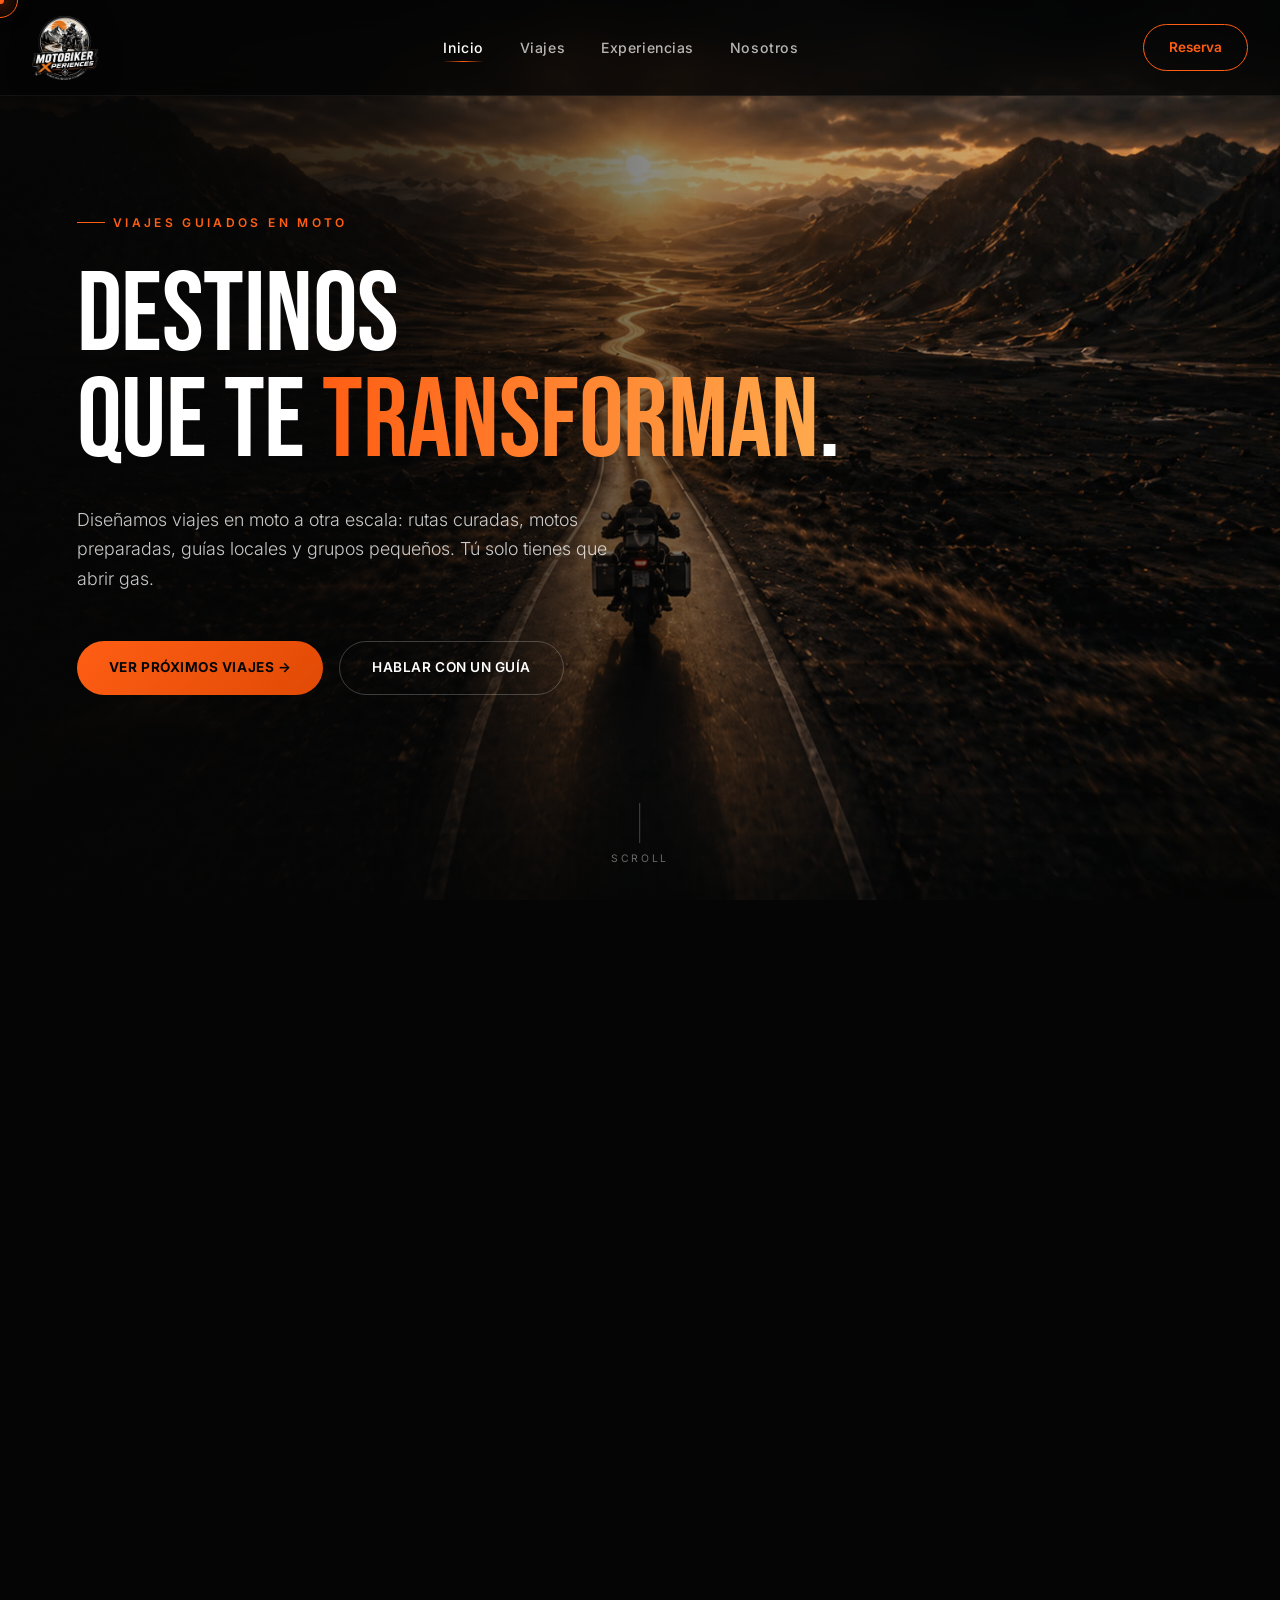
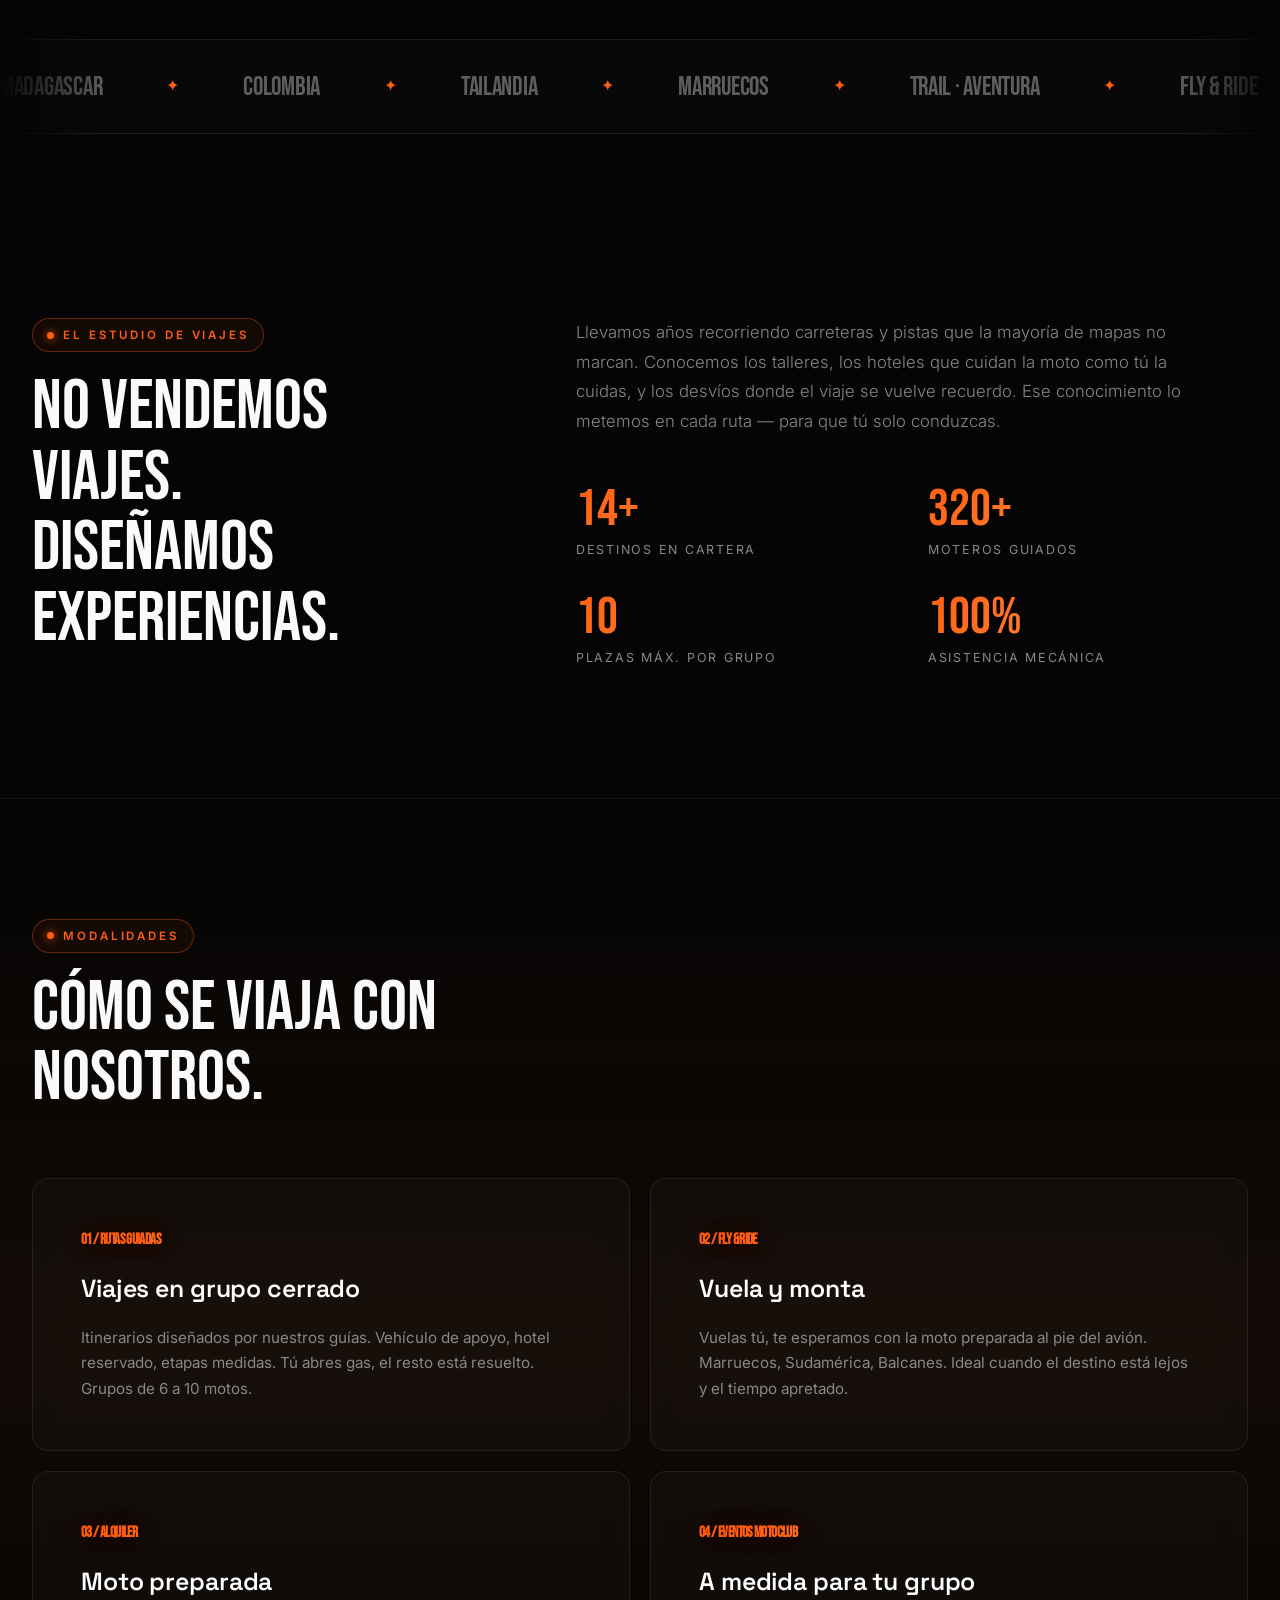
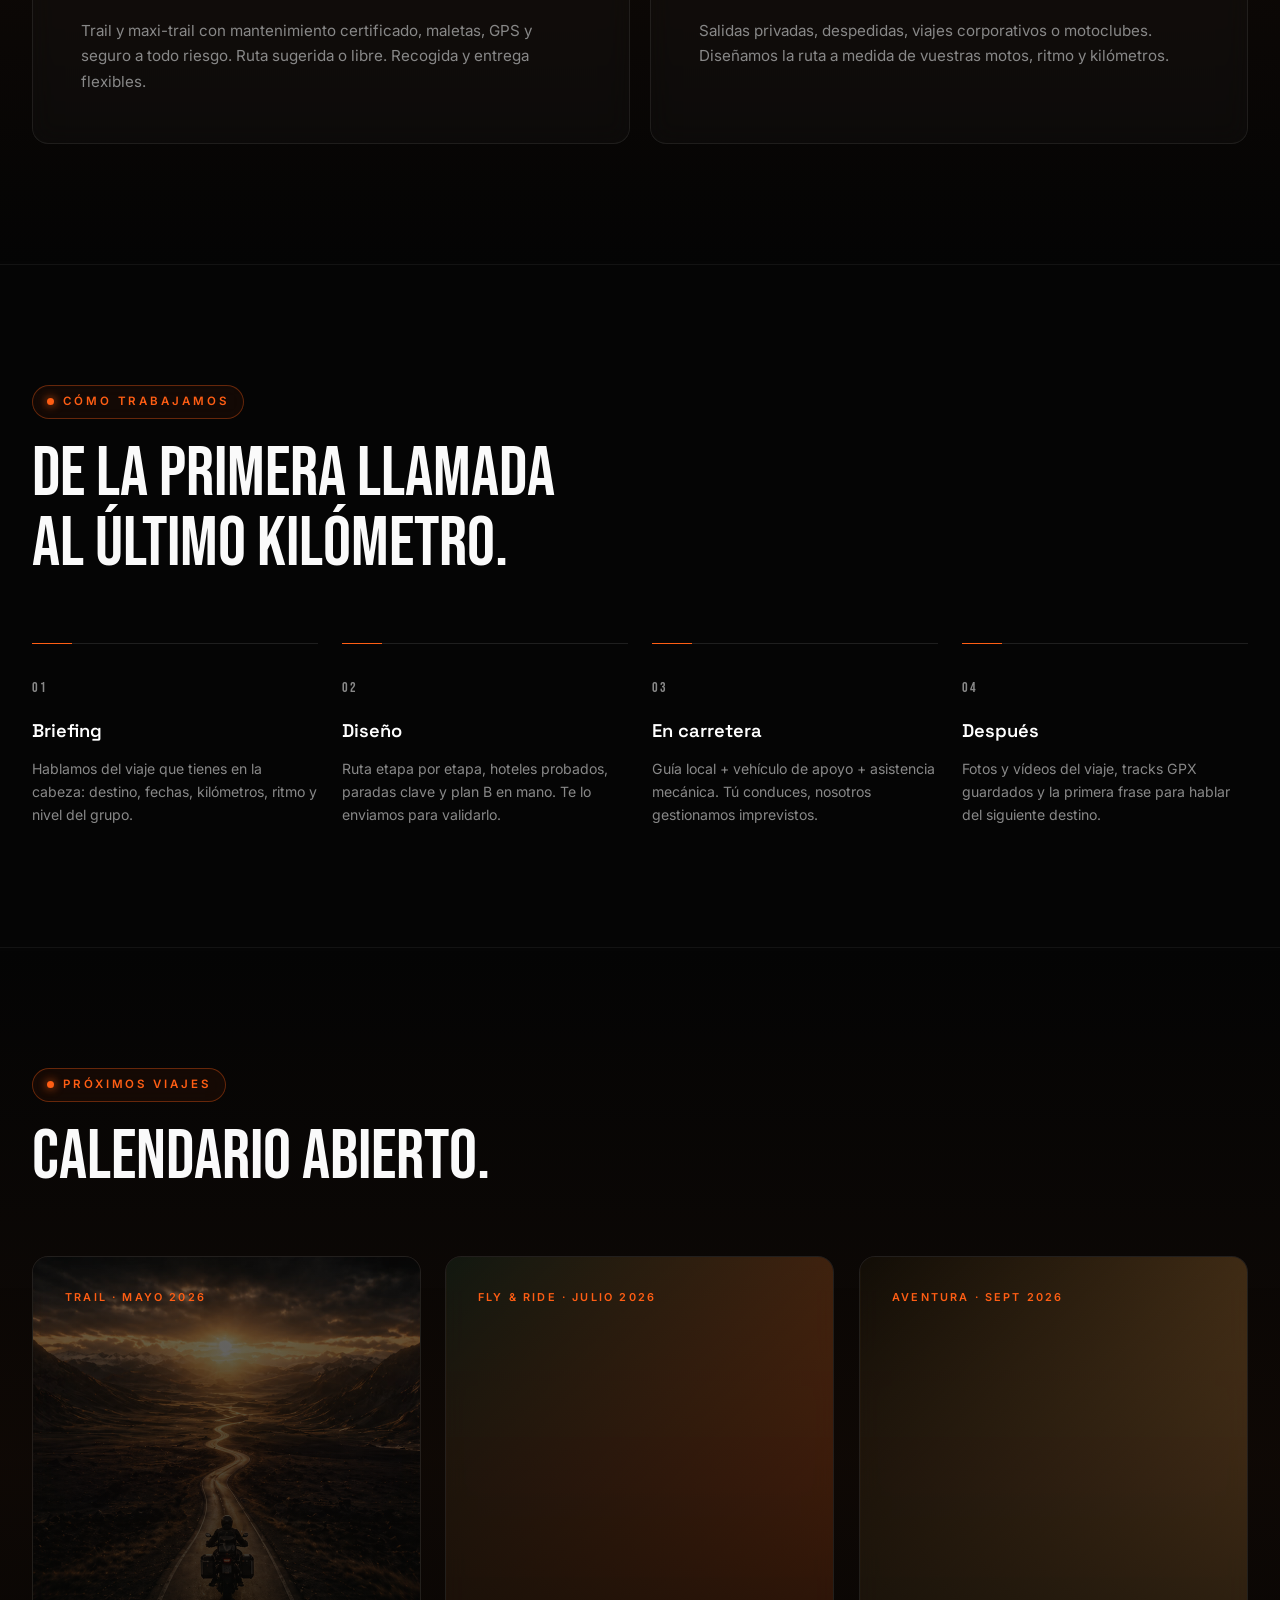
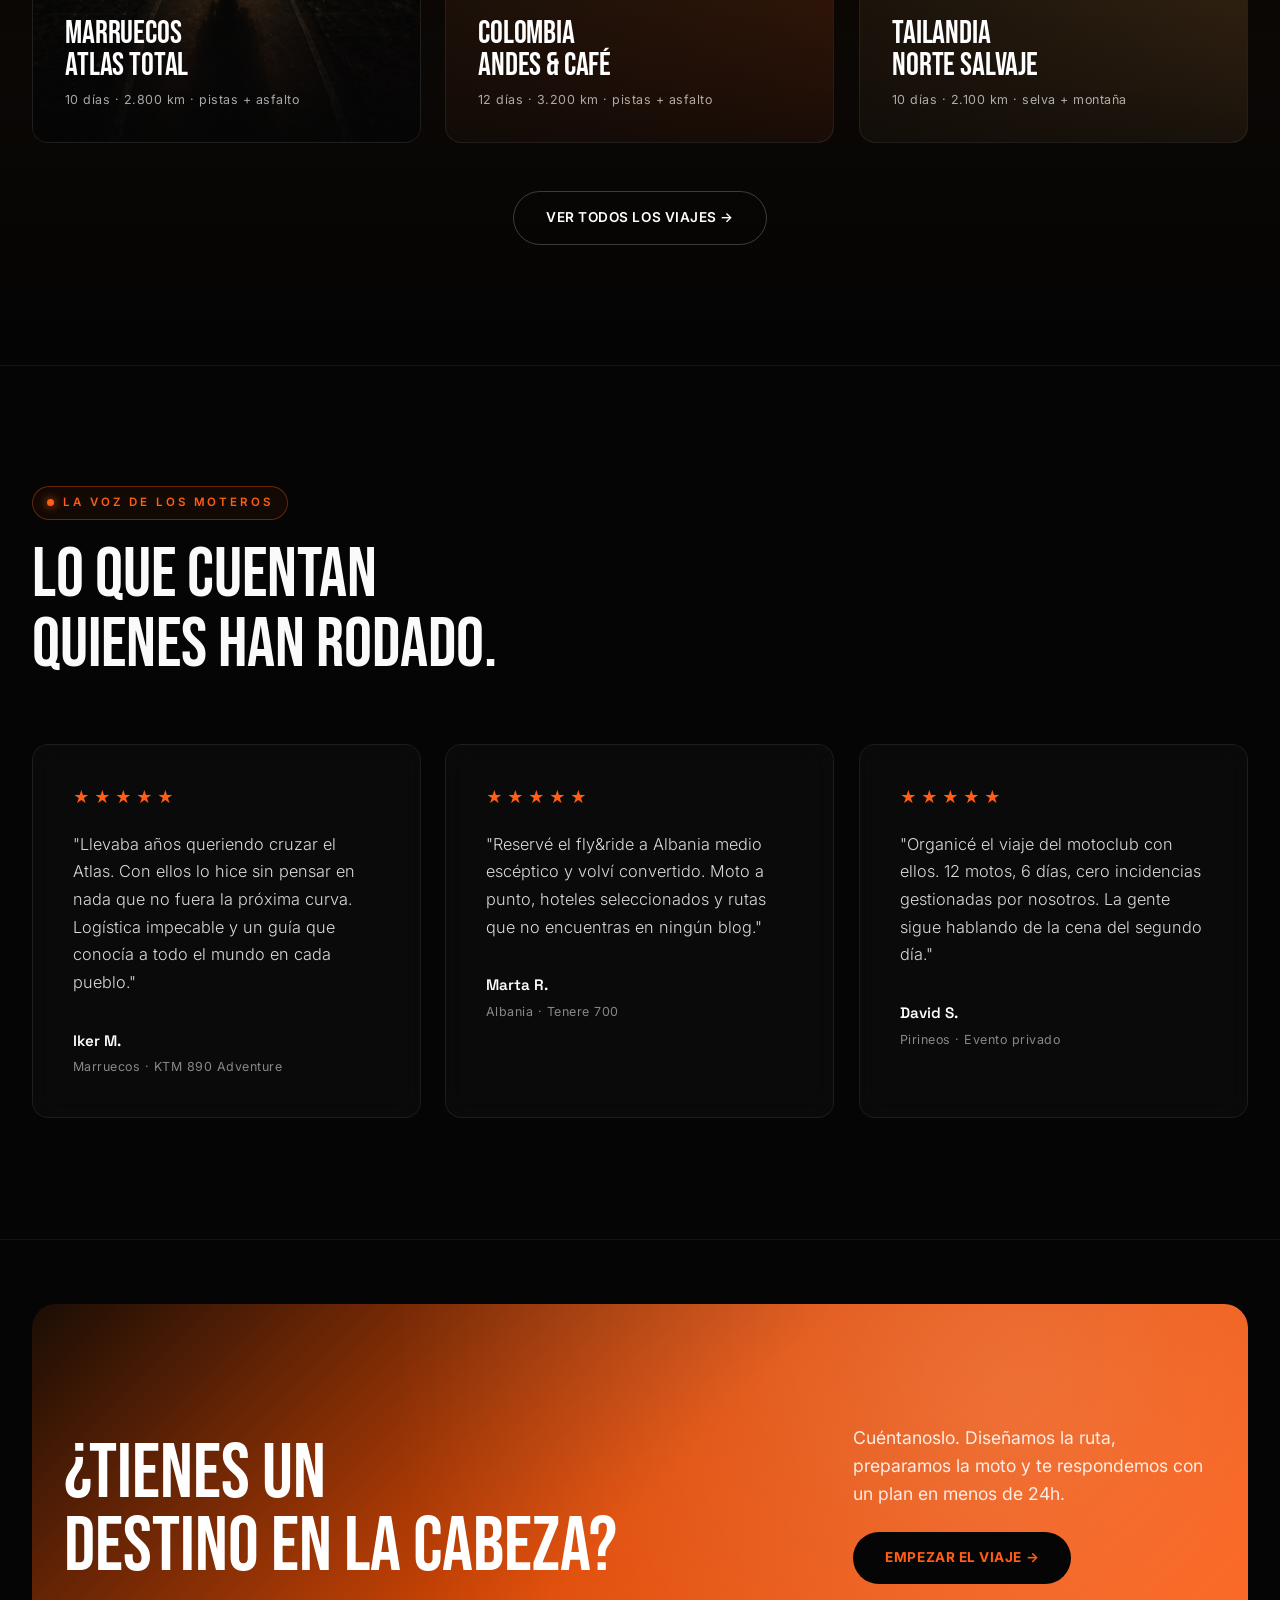
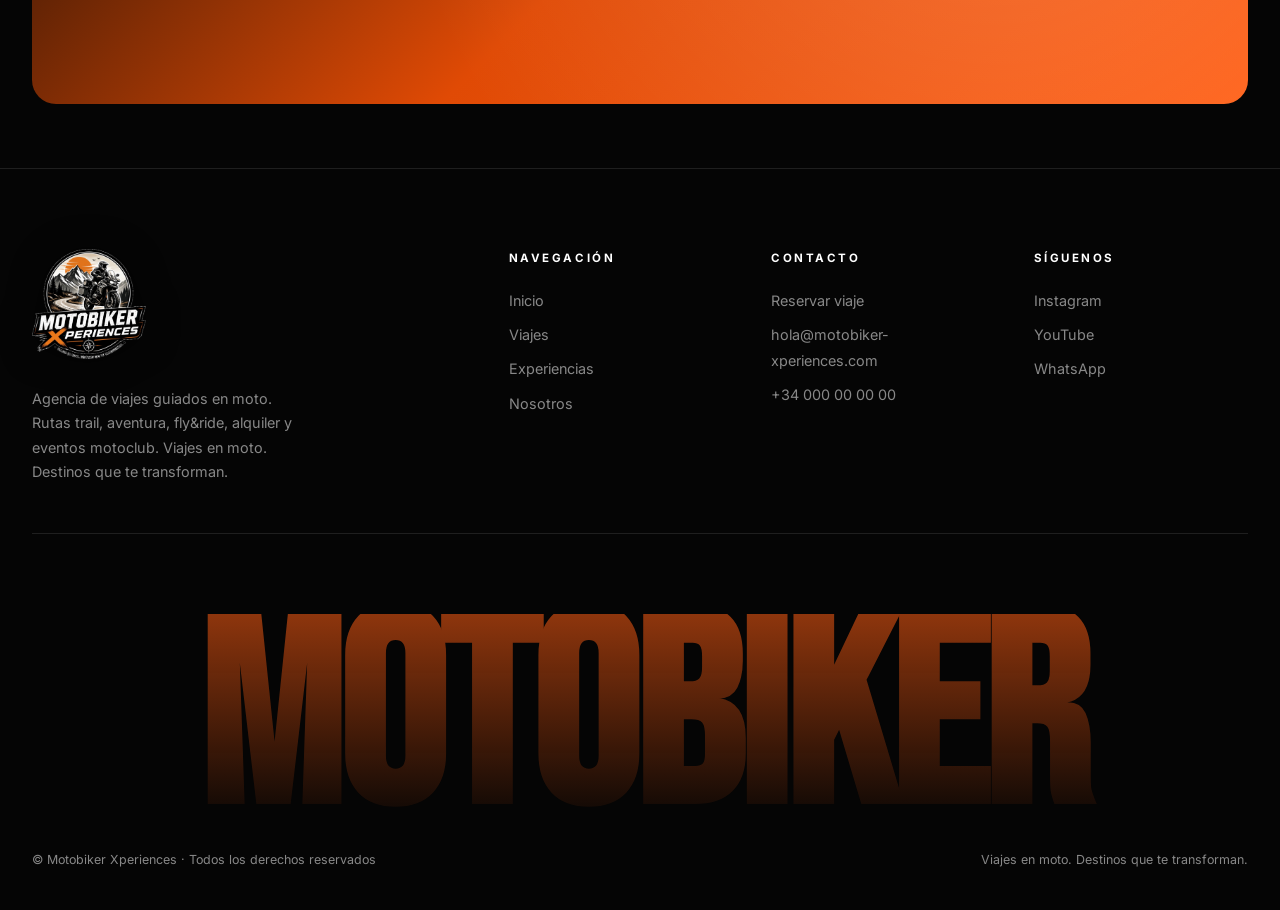
==== commit 258d8684: "Scroll-video: prewarm del decoder al cargar (elimina trompicones del primer scrub)" ====
--- a/index.html
+++ b/index.html
@@ -582,19 +582,22 @@
     }
   }());
 
-  // DESKTOP: scroll-driven con rAF lerp continuo
+  // DESKTOP: scroll-driven con rAF lerp continuo + decoder pre-warm
   // Con keyframe-per-frame, asignar currentTime cuesta casi nada → podemos
   // interpolar suavemente hacia el target en cada frame sin saltos ni snaps.
+  // PREWARM: el primer scrub stuttering desaparece si reproducimos el vídeo
+  // entero a 4x al cargar, forzando al decoder a cachear todos los frames.
   (function () {
     if (window.matchMedia('(max-width: 768px)').matches) return;
     var video   = document.getElementById('heroVideo');
     var wrapper = document.querySelector('.scroll-video-wrapper');
     if (!video || !wrapper) return;
 
+    var ready    = false;   // gate scroll handler hasta que prewarm acabe
     var complete = false;
     var rafId    = null;
     var current  = 0;
-    var LERP     = 0.18; // 0.10 = muy cinematográfico · 0.30 = muy reactivo
+    var LERP     = 0.18;
 
     function wrapTop() { return wrapper.getBoundingClientRect().top + window.scrollY; }
     function range()   { return Math.max(1, wrapper.offsetHeight - window.innerHeight); }
@@ -605,10 +608,9 @@
     }
 
     function tick() {
-      if (!video.duration) { rafId = null; return; }
+      if (!ready || !video.duration) { rafId = null; return; }
       var target = targetTime();
       var diff   = target - current;
-      // Si la diferencia es grande (scroll rápido), aceleramos el lerp
       var k = Math.abs(diff) > 0.8 ? Math.min(0.5, LERP + Math.abs(diff) * 0.08) : LERP;
       if (Math.abs(diff) < 0.003) {
         current = target;
@@ -623,8 +625,49 @@
     }
 
     function onScroll() {
-      if (!video.duration) return;
+      if (!ready || !video.duration) return;
       if (!rafId) rafId = requestAnimationFrame(tick);
+    }
+
+    function finishPrewarm() {
+      if (ready) return;
+      try { video.pause(); } catch (_) {}
+      video.playbackRate = 1;
+      try { video.currentTime = 0; } catch (_) {}
+      current = 0;
+      ready = true;
+      onScroll();
+    }
+
+    function prewarm() {
+      if (!video.duration) {
+        video.addEventListener('loadeddata', prewarm, { once: true });
+        return;
+      }
+      video.muted = true;
+      video.playbackRate = 4;
+      var p = video.play();
+      // Safety net: si por lo que sea no termina en 2x el tiempo esperado, asumimos listo
+      var safetyMs = (video.duration / 4) * 1000 + 1500;
+      var safety = setTimeout(finishPrewarm, safetyMs);
+      video.addEventListener('ended', function () {
+        clearTimeout(safety);
+        finishPrewarm();
+      }, { once: true });
+      if (p && p.then) {
+        p.catch(function () {
+          // Autoplay bloqueado → fallback con seek-sampling de 12 frames
+          clearTimeout(safety);
+          var samples = 12, i = 0;
+          function nextSeek() {
+            if (i >= samples) { finishPrewarm(); return; }
+            try { video.currentTime = (i / (samples - 1)) * video.duration; } catch (_) {}
+            i++;
+            video.addEventListener('seeked', nextSeek, { once: true });
+          }
+          nextSeek();
+        });
+      }
     }
 
     window.addEventListener('wheel', function (e) {
@@ -650,13 +693,10 @@
     }, { passive: false });
 
     window.addEventListener('scroll', onScroll, { passive: true });
-    video.addEventListener('loadeddata', function () {
-      video.pause();
-      current = 0;
-      video.currentTime = 0;
-      onScroll();
-    });
     video.addEventListener('ended', function () { complete = true; });
+
+    // Arrancar el prewarm en cuanto haya datos
+    prewarm();
   }());
 </script>
 
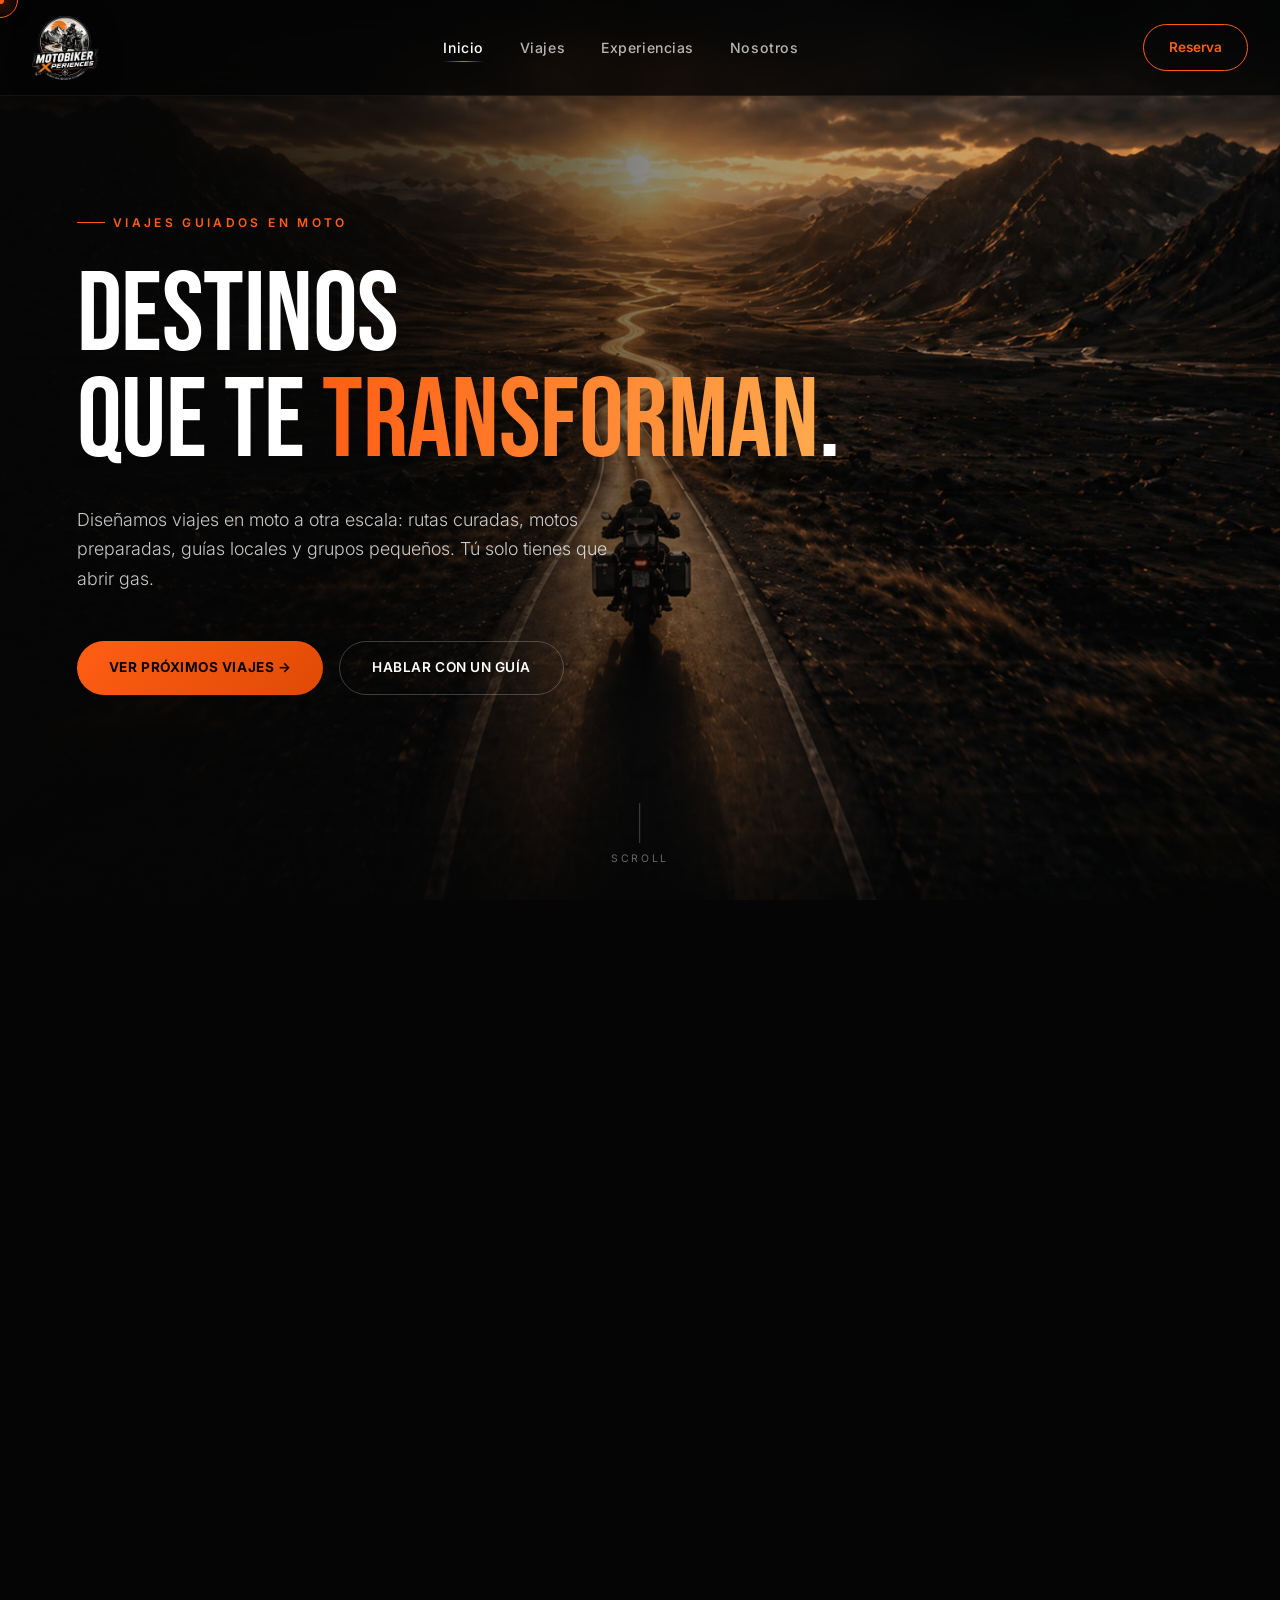
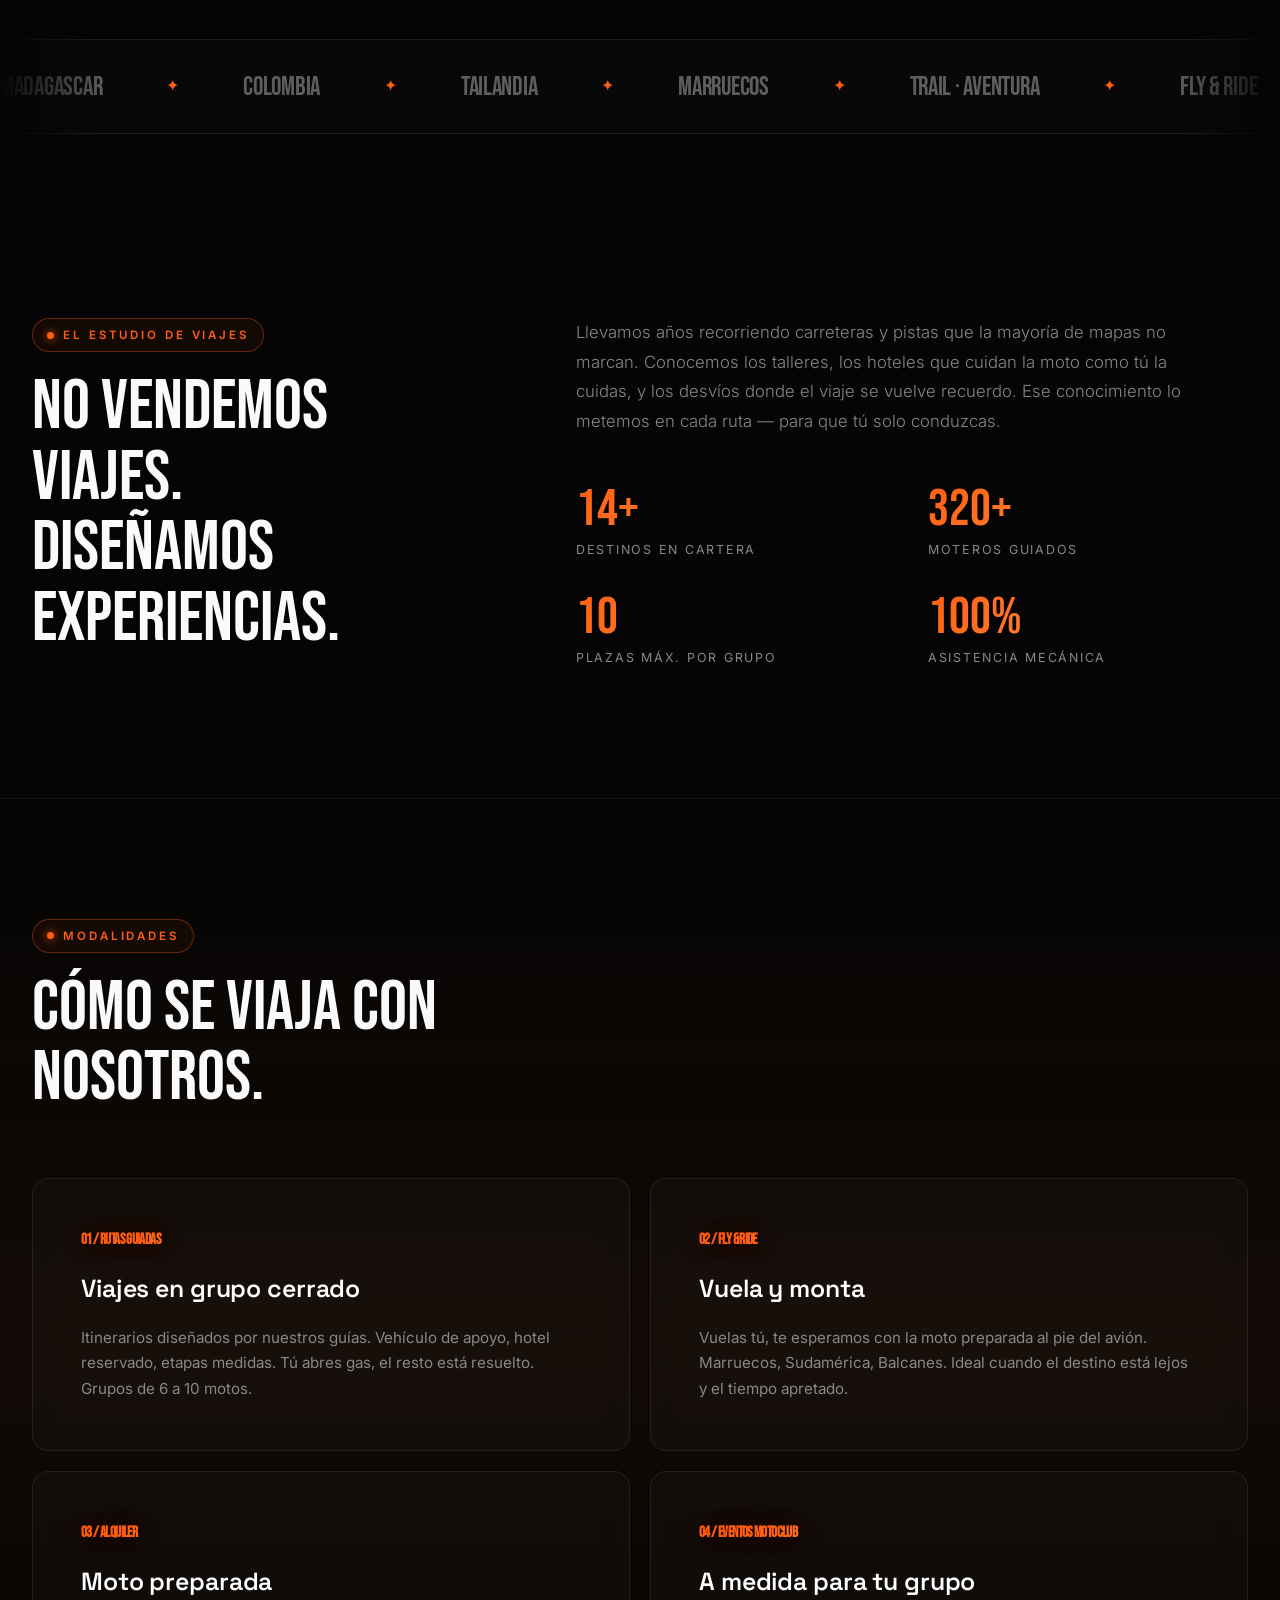
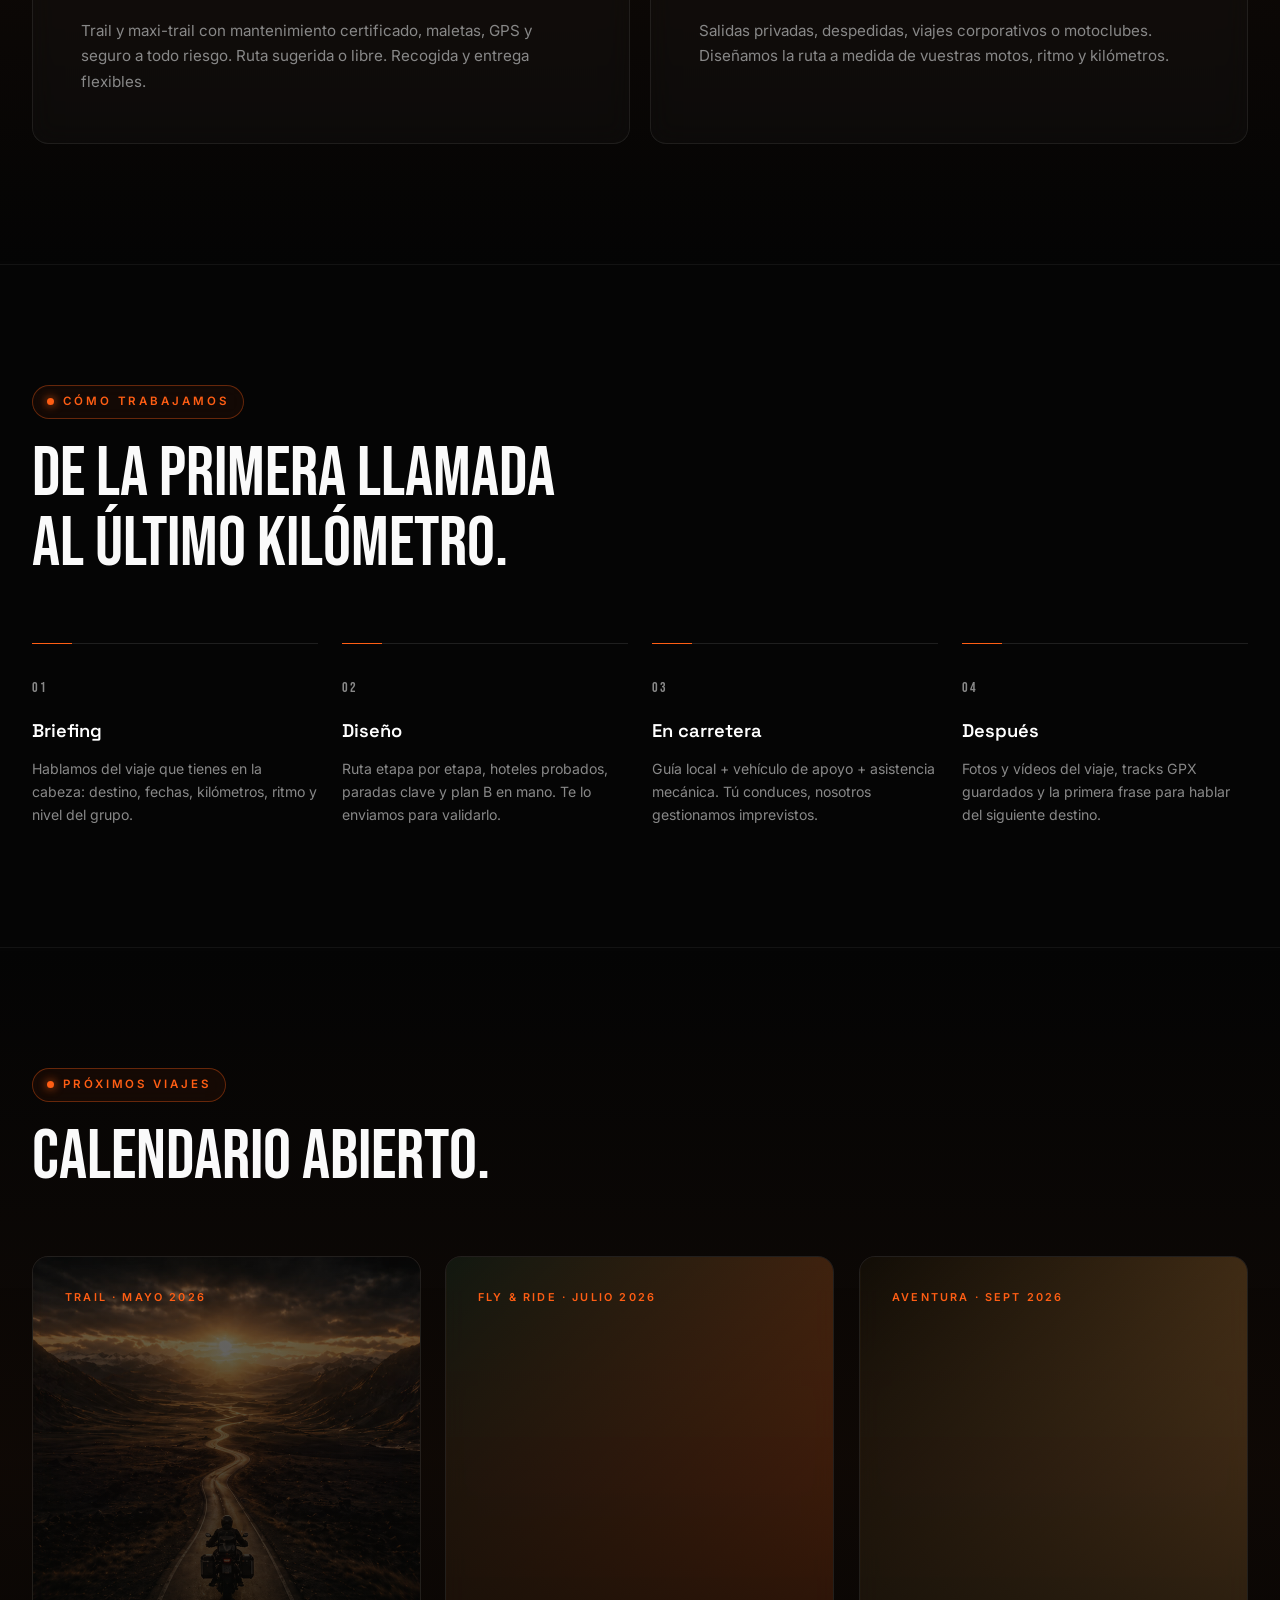
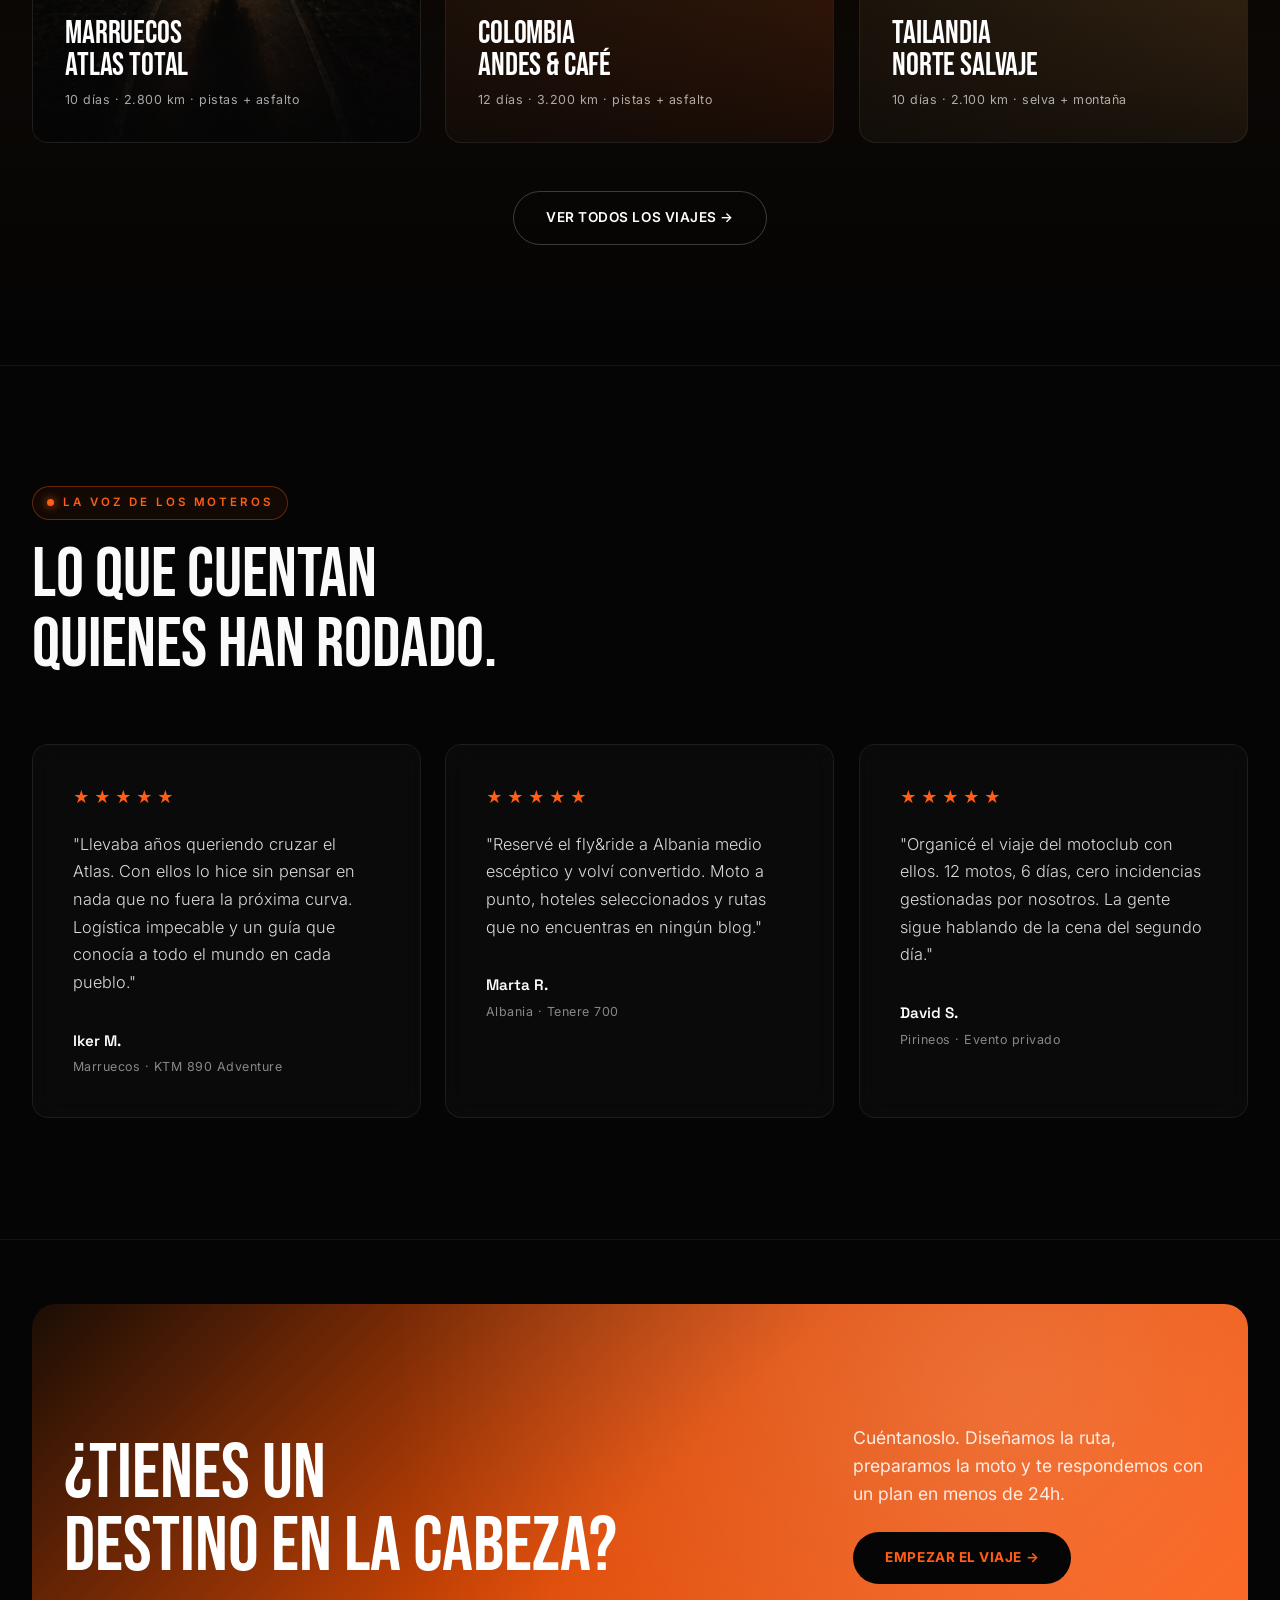
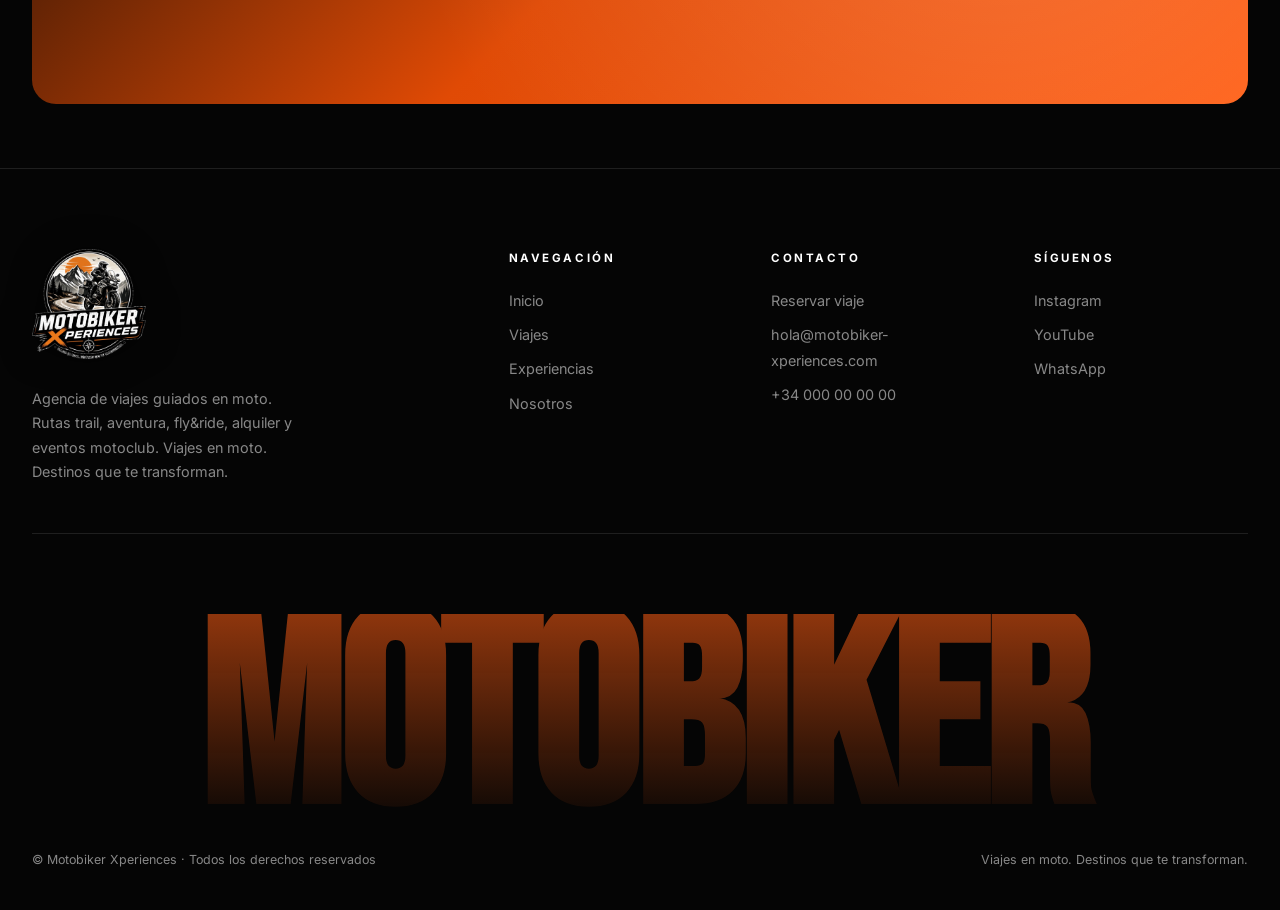
==== commit 355f20f7: "Scroll-video: canvas+ImageBitmap approach (decode upfront, scroll instant)" ====
--- a/index.html
+++ b/index.html
@@ -112,8 +112,33 @@
       .scroll-video-wrapper .hero { position: relative; }
       .hero { padding: 0 5vw; justify-content: center; text-align: center; }
     }
-    .hero video { position: absolute; inset: 0; width: 100%; height: 100%; object-fit: cover; }
-    .hero-overlay { position: absolute; inset: 0; background: linear-gradient(135deg, rgba(0,0,0,.78) 0%, rgba(10,10,10,.55) 100%); }
+    .hero video {
+      position: absolute; inset: 0; width: 100%; height: 100%; object-fit: cover;
+      opacity: 0; visibility: hidden; pointer-events: none;
+      z-index: 1;
+    }
+    /* Canvas que sustituye al vídeo durante el scroll — drawImage es instant */
+    .hero-canvas {
+      position: absolute; inset: 0; width: 100%; height: 100%;
+      object-fit: cover;
+      opacity: 0; transition: opacity .5s ease;
+      z-index: 1; pointer-events: none; display: block;
+    }
+    .hero-canvas.ready { opacity: 1; }
+    /* Poster mostrado mientras se renderizan los frames a memoria */
+    .hero-placeholder {
+      display: block !important;
+      position: absolute; inset: 0;
+      background-image: url('assets/hero-poster.jpg');
+      background-size: cover;
+      background-position: center;
+      transition: opacity .5s ease;
+      z-index: 0;
+    }
+    .hero-placeholder.faded { opacity: 0; pointer-events: none; }
+    .hero-overlay { position: absolute; inset: 0; background: linear-gradient(135deg, rgba(0,0,0,.78) 0%, rgba(10,10,10,.55) 100%); z-index: 2; }
+    .hero-content { z-index: 3; }
+    .scroll-hint { z-index: 3; }
     .hero-content { position: relative; z-index: 2; color: #fff; max-width: 820px; }
     .hero-eyebrow {
       display: inline-flex; align-items: center; gap: .5rem;
@@ -582,98 +607,190 @@
     }
   }());
 
-  // DESKTOP: scroll-driven con rAF lerp continuo + decoder pre-warm
-  // Con keyframe-per-frame, asignar currentTime cuesta casi nada → podemos
-  // interpolar suavemente hacia el target en cada frame sin saltos ni snaps.
-  // PREWARM: el primer scrub stuttering desaparece si reproducimos el vídeo
-  // entero a 4x al cargar, forzando al decoder a cachear todos los frames.
+  // DESKTOP: CANVAS APPROACH — pre-renderiza cada frame del vídeo a ImageBitmap,
+  // sustituye el <video> por un <canvas>. drawImage(bitmap) es instantáneo (GPU),
+  // no depende del decoder de vídeo durante el scroll. Imposible que tartamudee.
   (function () {
     if (window.matchMedia('(max-width: 768px)').matches) return;
-    var video   = document.getElementById('heroVideo');
-    var wrapper = document.querySelector('.scroll-video-wrapper');
+    var video       = document.getElementById('heroVideo');
+    var wrapper     = document.querySelector('.scroll-video-wrapper');
+    var placeholder = document.querySelector('.hero-placeholder');
     if (!video || !wrapper) return;
 
-    var ready    = false;   // gate scroll handler hasta que prewarm acabe
+    var ready    = false;
     var complete = false;
     var rafId    = null;
     var current  = 0;
     var LERP     = 0.18;
+    var frames   = [];
+    var canvas   = null;
+    var ctx      = null;
 
     function wrapTop() { return wrapper.getBoundingClientRect().top + window.scrollY; }
     function range()   { return Math.max(1, wrapper.offsetHeight - window.innerHeight); }
-    function targetTime() {
-      if (!video.duration) return 0;
+    function targetIndex() {
+      if (!frames.length) return 0;
       var scrolled = Math.max(0, window.scrollY - wrapTop());
-      return Math.min(1, scrolled / range()) * video.duration;
+      var p = Math.min(1, scrolled / range());
+      return p * (frames.length - 1);
+    }
+    function drawFrame(idx) {
+      if (!ctx) return;
+      idx = Math.max(0, Math.min(frames.length - 1, idx | 0));
+      var bmp = frames[idx];
+      if (bmp) ctx.drawImage(bmp, 0, 0, canvas.width, canvas.height);
     }
 
     function tick() {
-      if (!ready || !video.duration) { rafId = null; return; }
-      var target = targetTime();
+      if (!ready || !frames.length) { rafId = null; return; }
+      var target = targetIndex();
       var diff   = target - current;
-      var k = Math.abs(diff) > 0.8 ? Math.min(0.5, LERP + Math.abs(diff) * 0.08) : LERP;
-      if (Math.abs(diff) < 0.003) {
+      var k = Math.abs(diff) > 4 ? Math.min(0.5, LERP + Math.abs(diff) * 0.02) : LERP;
+      if (Math.abs(diff) < 0.05) {
         current = target;
-        try { video.currentTime = current; } catch (_) {}
-        if (target >= video.duration - 0.1) complete = true;
+        drawFrame(Math.round(current));
+        if (current >= frames.length - 1.05) complete = true;
         rafId = null;
         return;
       }
       current += diff * k;
-      try { video.currentTime = current; } catch (_) {}
+      drawFrame(Math.round(current));
       rafId = requestAnimationFrame(tick);
     }
 
     function onScroll() {
-      if (!ready || !video.duration) return;
+      if (!ready || !frames.length) return;
       if (!rafId) rafId = requestAnimationFrame(tick);
     }
 
     function finishPrewarm() {
       if (ready) return;
-      try { video.pause(); } catch (_) {}
-      video.playbackRate = 1;
-      try { video.currentTime = 0; } catch (_) {}
-      current = 0;
       ready = true;
+      drawFrame(0);
+      if (canvas) canvas.classList.add('ready');
+      if (placeholder) placeholder.classList.add('faded');
+      try { video.style.display = 'none'; } catch (_) {}
       onScroll();
     }
 
+    function setupCanvas(w, h) {
+      canvas = document.createElement('canvas');
+      canvas.className = 'hero-canvas';
+      canvas.width = w;
+      canvas.height = h;
+      canvas.setAttribute('aria-hidden', 'true');
+      ctx = canvas.getContext('2d');
+      video.parentNode.insertBefore(canvas, video.nextSibling);
+    }
+
+    function captureFrames() {
+      return new Promise(function (resolve) {
+        var SCALE = 0.6;
+        var w = Math.max(2, Math.floor(video.videoWidth * SCALE));
+        var h = Math.max(2, Math.floor(video.videoHeight * SCALE));
+        var fps = 24;
+        var totalFrames = Math.max(1, Math.round(video.duration * fps));
+        var MAX_FRAMES = 200;
+        var stride = Math.max(1, Math.ceil(totalFrames / MAX_FRAMES));
+        var captureCount = Math.ceil(totalFrames / stride);
+
+        var off = document.createElement('canvas');
+        off.width = w; off.height = h;
+        var offctx = off.getContext('2d');
+        setupCanvas(w, h);
+
+        var i = 0;
+        function nextFrame() {
+          if (i >= captureCount) { resolve(); return; }
+          var t = (i * stride) / fps;
+          if (t >= video.duration) t = Math.max(0, video.duration - 0.001);
+          i++;
+
+          var captured = false;
+          function capture() {
+            if (captured) return;
+            captured = true;
+            try {
+              offctx.drawImage(video, 0, 0, w, h);
+              if (window.createImageBitmap) {
+                createImageBitmap(off).then(function (bmp) {
+                  frames.push(bmp);
+                  if (i % 10 === 0) setTimeout(nextFrame, 0); else nextFrame();
+                }).catch(function () {
+                  var copy = document.createElement('canvas');
+                  copy.width = w; copy.height = h;
+                  copy.getContext('2d').drawImage(off, 0, 0);
+                  frames.push(copy);
+                  nextFrame();
+                });
+              } else {
+                var copy = document.createElement('canvas');
+                copy.width = w; copy.height = h;
+                copy.getContext('2d').drawImage(off, 0, 0);
+                frames.push(copy);
+                nextFrame();
+              }
+            } catch (e) { nextFrame(); }
+          }
+
+          var safety = setTimeout(capture, 300);
+          if (video.requestVideoFrameCallback) {
+            video.requestVideoFrameCallback(function () {
+              clearTimeout(safety);
+              requestAnimationFrame(capture);
+            });
+          } else {
+            video.addEventListener('seeked', function onseek() {
+              video.removeEventListener('seeked', onseek);
+              clearTimeout(safety);
+              requestAnimationFrame(capture);
+            });
+          }
+          try { video.currentTime = t; } catch (_) { capture(); }
+        }
+        nextFrame();
+      });
+    }
+
     function prewarm() {
-      if (!video.duration) {
-        video.addEventListener('loadeddata', prewarm, { once: true });
+      if (!video.videoWidth || !video.duration) {
+        video.addEventListener('loadedmetadata', prewarm, { once: true });
         return;
       }
-      video.muted = true;
-      video.playbackRate = 4;
-      var p = video.play();
-      // Safety net: si por lo que sea no termina en 2x el tiempo esperado, asumimos listo
-      var safetyMs = (video.duration / 4) * 1000 + 1500;
-      var safety = setTimeout(finishPrewarm, safetyMs);
-      video.addEventListener('ended', function () {
-        clearTimeout(safety);
-        finishPrewarm();
-      }, { once: true });
-      if (p && p.then) {
-        p.catch(function () {
-          // Autoplay bloqueado → fallback con seek-sampling de 12 frames
-          clearTimeout(safety);
-          var samples = 12, i = 0;
-          function nextSeek() {
-            if (i >= samples) { finishPrewarm(); return; }
-            try { video.currentTime = (i / (samples - 1)) * video.duration; } catch (_) {}
-            i++;
-            video.addEventListener('seeked', nextSeek, { once: true });
-          }
-          nextSeek();
+      var url = null;
+      var sources = video.querySelectorAll('source');
+      for (var i = 0; i < sources.length; i++) {
+        var s = sources[i];
+        if (!s.media || window.matchMedia(s.media).matches) { url = s.src; break; }
+      }
+      if (!url) url = video.currentSrc;
+
+      function afterFile() {
+        captureFrames().then(finishPrewarm).catch(finishPrewarm);
+      }
+
+      if (!url) { afterFile(); return; }
+
+      fetch(url).then(function (r) {
+        if (!r.ok) throw new Error('fetch failed');
+        return r.blob();
+      }).then(function (blob) {
+        var blobUrl = URL.createObjectURL(blob);
+        while (video.firstChild) video.removeChild(video.firstChild);
+        video.src = blobUrl;
+        return new Promise(function (resolve, reject) {
+          var to = setTimeout(reject, 12000);
+          video.addEventListener('loadedmetadata', function () {
+            clearTimeout(to); resolve();
+          }, { once: true });
         });
-      }
+      }).then(afterFile).catch(afterFile);
     }
 
     window.addEventListener('wheel', function (e) {
-      if (complete || !video.duration || e.deltaY <= 0) return;
+      if (complete || !ready || !frames.length || e.deltaY <= 0) return;
       var wrapperEnd = wrapTop() + range();
-      if (window.scrollY + e.deltaY > wrapperEnd && video.currentTime < video.duration - 0.3) {
+      if (window.scrollY + e.deltaY > wrapperEnd && current < frames.length - 2) {
         e.preventDefault();
       }
     }, { passive: false });
@@ -683,19 +800,16 @@
       touchStartY = e.touches[0].clientY;
     }, { passive: true });
     window.addEventListener('touchmove', function (e) {
-      if (complete || !video.duration) return;
+      if (complete || !ready || !frames.length) return;
       var dy = touchStartY - e.touches[0].clientY;
       if (dy <= 0) return;
       var wrapperEnd = wrapTop() + range();
-      if (window.scrollY + dy > wrapperEnd && video.currentTime < video.duration - 0.3) {
+      if (window.scrollY + dy > wrapperEnd && current < frames.length - 2) {
         e.preventDefault();
       }
     }, { passive: false });
 
     window.addEventListener('scroll', onScroll, { passive: true });
-    video.addEventListener('ended', function () { complete = true; });
-
-    // Arrancar el prewarm en cuanto haya datos
     prewarm();
   }());
 </script>
